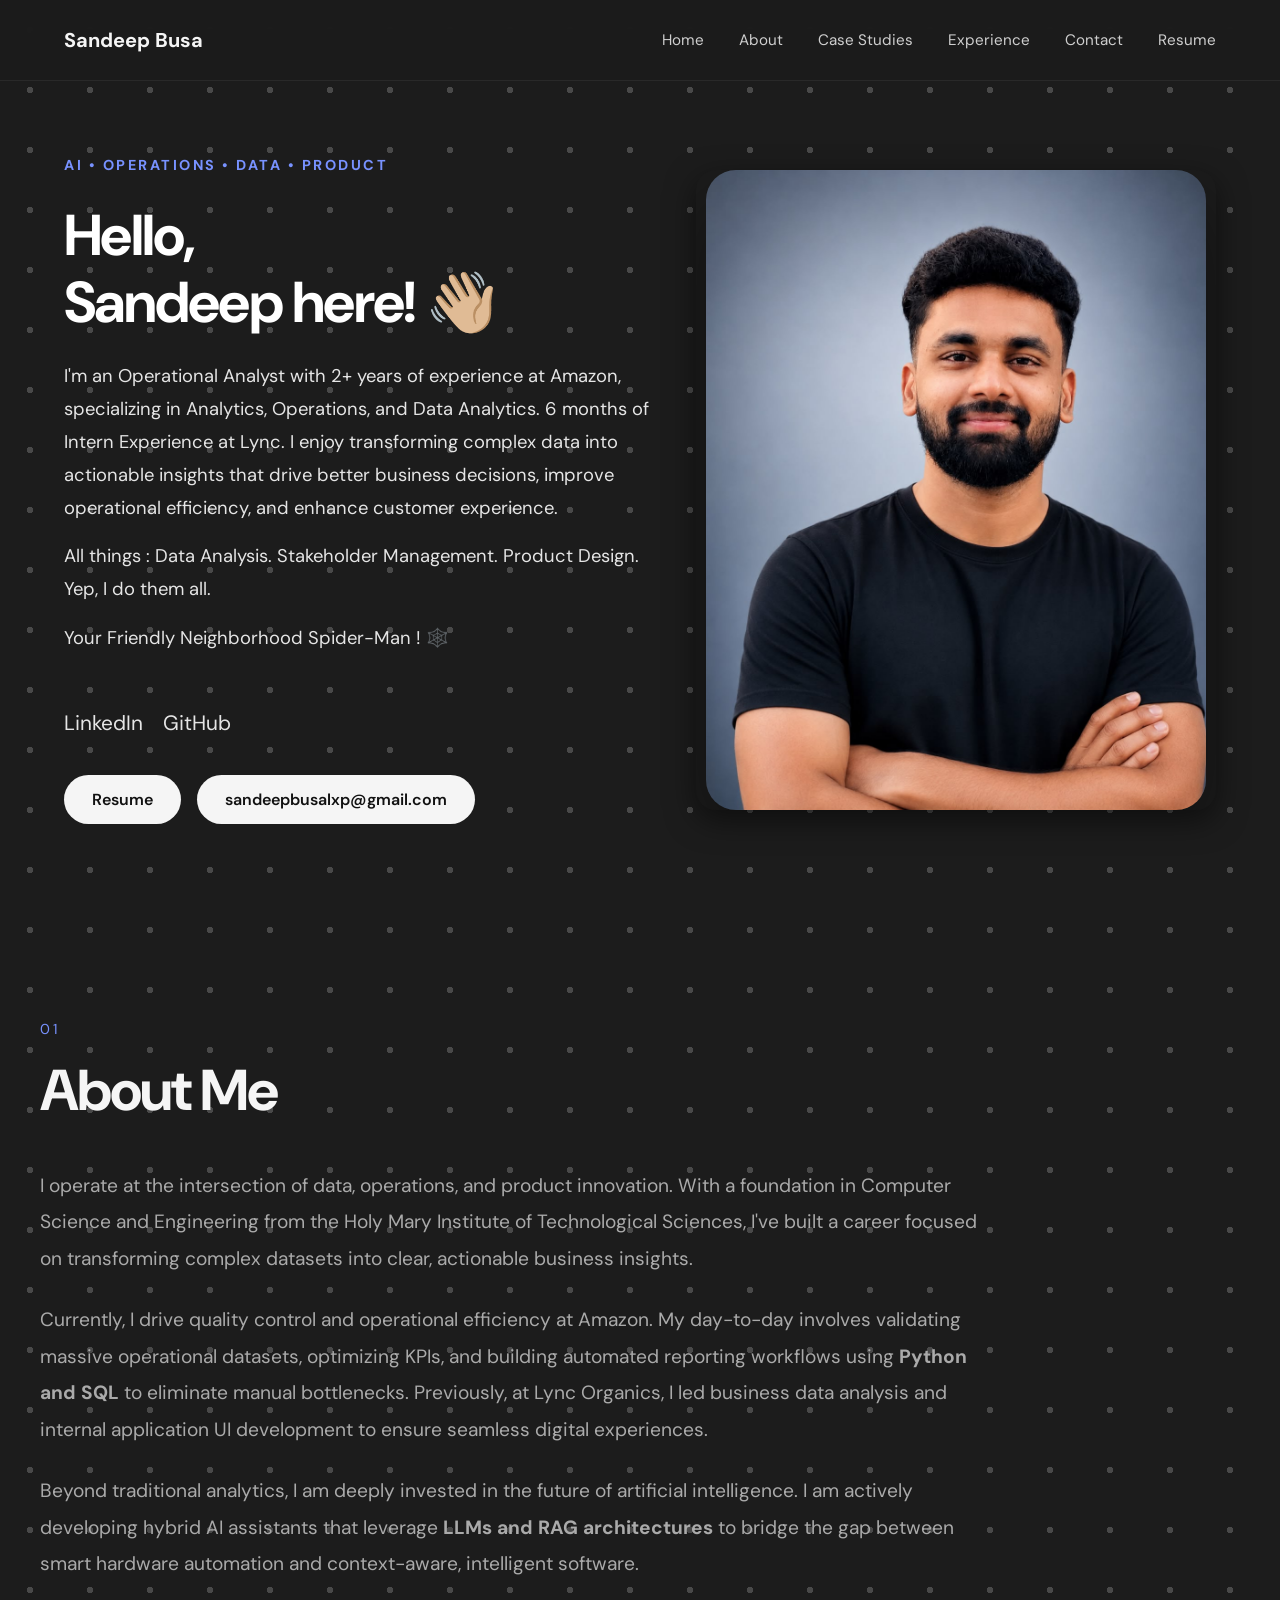
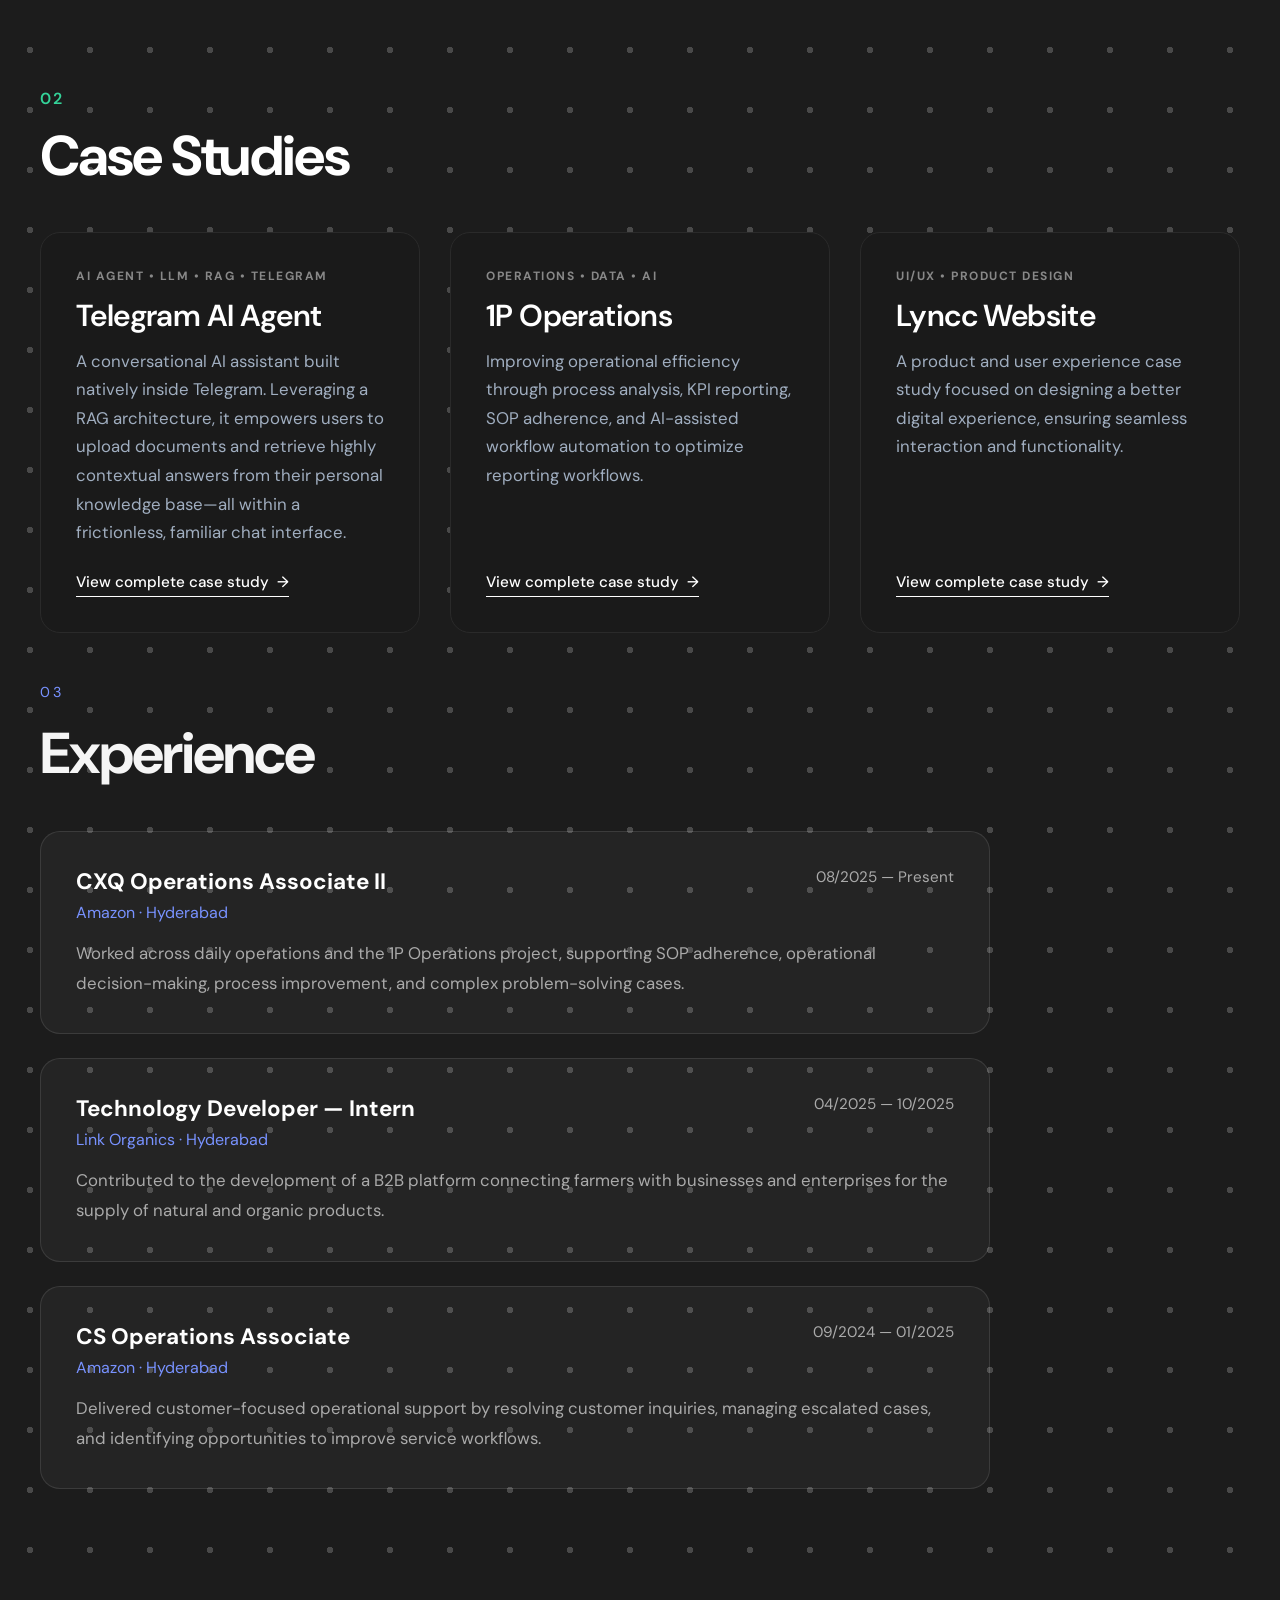
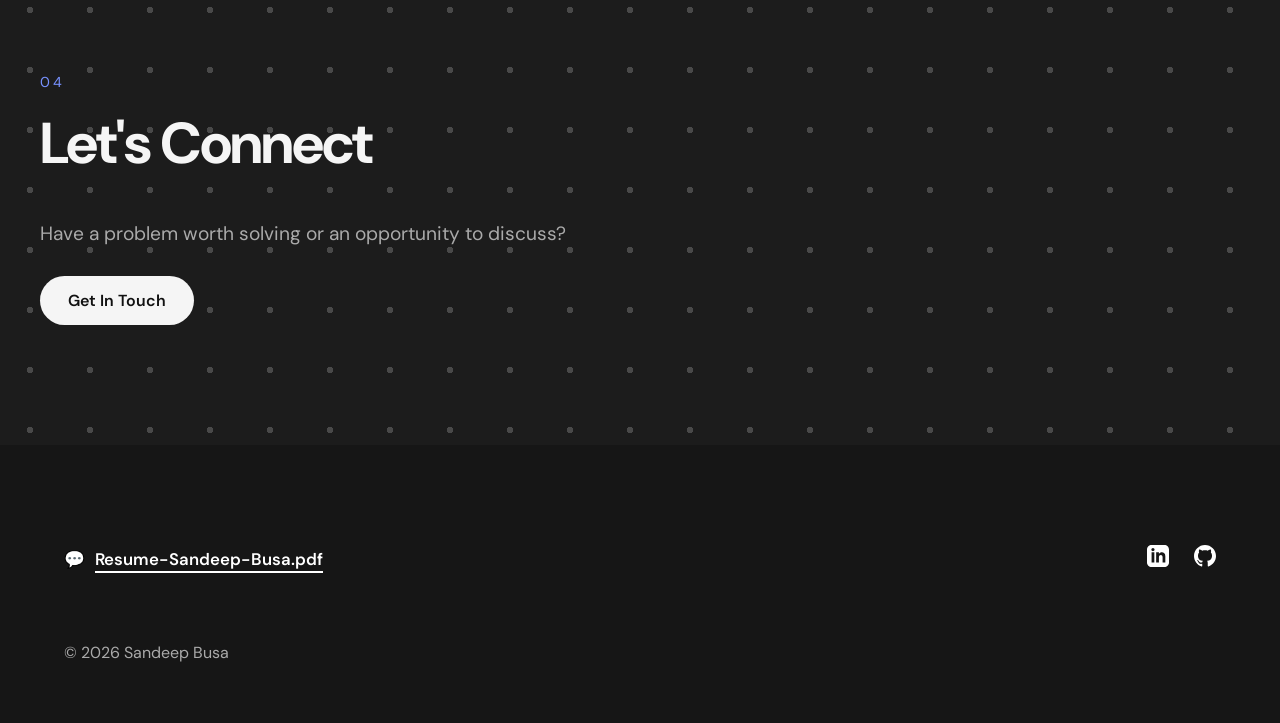
==== index.html @ 5645b572 "Updated portfolio website" ====
<!DOCTYPE html>
<html lang="en">

<head>
    <meta charset="UTF-8">
    <meta name="viewport" content="width=device-width, initial-scale=1.0">
    <title>Sandeep Busa | AI Product Analyst</title>

    <!-- Google Font -->
    <link rel="preconnect" href="https://fonts.googleapis.com">
    <link rel="preconnect" href="https://fonts.gstatic.com" crossorigin>
    <link href="https://fonts.googleapis.com/css2?family=DM+Sans:wght@400;500;600;700&display=swap" rel="stylesheet">

    <!-- Website Favicon -->
    <link rel="icon" type="image/svg+xml"
        href="data:image/svg+xml,%3Csvg xmlns='http://www.w3.org/2000/svg' viewBox='0 0 100 100'%3E%3Cdefs%3E%3ClinearGradient id='g1' x1='0%25' y1='0%25' x2='100%25' y2='100%25'%3E%3Cstop offset='0%25' stop-color='%234285F4'/%3E%3Cstop offset='100%25' stop-color='%2334A853'/%3E%3C/linearGradient%3E%3ClinearGradient id='g2' x1='0%25' y1='0%25' x2='100%25' y2='100%25'%3E%3Cstop offset='0%25' stop-color='%23EA4335'/%3E%3Cstop offset='100%25' stop-color='%23FBBC05'/%3E%3C/linearGradient%3E%3C/defs%3E%3Cpath fill='url(%23g1)' d='M76 22C67 13 54 9 41 12C25 15 14 28 14 44c0 13 7 23 18 29l12-12c-7-3-12-9-12-17 0-10 8-18 18-18 5 0 10 2 14 6z'/%3E%3Cpath fill='url(%23g2)' d='M76 22L63 35c5 4 8 10 8 17 0 10-8 18-18 18-5 0-10-2-14-6L25 77c9 9 22 14 35 11 16-3 27-16 27-32 0-13-7-26-18-34z'/%3E%3Cpath fill='%23FBBC05' d='M42 44h29c0 6-2 11-6 15H42c-8 0-14-3-19-8l12-12c2 3 4 5 7 5z'/%3E%3C/svg%3E" />

    <!-- Icons -->
    <link rel="stylesheet" href="https://cdnjs.cloudflare.com/ajax/libs/font-awesome/6.5.2/css/all.min.css">

    <!-- YOUR CSS FILE -->
    <link rel="stylesheet" href="./style.css">
</head>

<body>

    <!-- ================= HEADER ================= -->
    <header class="header">
        <div class="nav-container">
            <a href="#home" class="logo">Sandeep Busa</a>
            <nav class="nav-menu">
                <a href="#home" class="nav-link">Home</a>
                <a href="#about" class="nav-link">About</a>
                <a href="#case-studies" class="nav-link">Case Studies</a>
                <a href="#experience" class="nav-link">Experience</a>
                <a href="#contact" class="nav-link">Contact</a>
                <a href="./assets/files/Sandeep_Busa_Resume.pdf" class="nav-link">Resume</a>
            </nav>
            <button class="menu-button" aria-label="Toggle navigation menu" aria-expanded="false">

                <i class="fa-solid fa-bars"></i>

            </button>
        </div>
    </header>

    <!-- ================= HERO ================= -->
    <main>
        <section id="home" class="hero">
            <div class="hero-container">
                <!-- Left Side: Text Content -->
                <div class="hero-content">
                    <div class="brand-logo">
                        AI • OPERATIONS • DATA • PRODUCT
                    </div>

                    <h1 class="hero-title">
                        Hello,<br>
                        Sandeep here! 👋🏼
                    </h1>

                    <div class="hero-text">
                        <p>
                            I'm an Operational Analyst with 2+ years of experience at Amazon, specializing in
                            Analytics, Operations, and Data Analytics. 6 months of Intern Experience at Lync. I enjoy
                            transforming complex data into actionable insights that drive better business decisions,
                            improve operational efficiency, and enhance customer experience.
                        </p>
                        <p>All things : Data Analysis. Stakeholder Management. Product Design.
                            Yep, I do them all.</p>
                        <p>
                            Your Friendly Neighborhood Spider-Man ! 🕸️
                        </p>
                    </div>

                    <div class="hero-socials">
                        <div class="social-icons">
                            <a href="https://www.linkedin.com/in/sandeepbusa30/" class="social-link">LinkedIn</a>
                            <a href="https://github.com/Sandeepbusa" class="social-link">GitHub</a>
                        </div>
                    </div>

                    <div class="hero-buttons">
                        <a href="./assets/files/Sandeep_Busa_Resume.pdf" class="btn-primary">Resume</a>
                        <a href="mailto:sandeepbusalxp@gmail.com" class="btn-primary">sandeepbusalxp@gmail.com</a>
                    </div>
                </div>

                <!-- Right Side: Image -->
                <div class="hero-image">
                    <div class="image-box">
                        <img src="./assets/img/prefil.jpeg" alt="Sandeep Busa" class="profile-image">
                    </div>
                </div>
            </div>
        </section>

        <!-- BACKGROUND ANIMATIONS -->
        <!-- Drawing Circles -->
        <svg class="anim-shape broken-circle circle-1" viewBox="0 0 60 60">
            <circle cx="30" cy="30" r="26"></circle>
        </svg>
        <svg class="anim-shape broken-circle circle-2" viewBox="0 0 60 60">
            <circle cx="30" cy="30" r="26"></circle>
        </svg>
        <svg class="anim-shape broken-circle circle-3" viewBox="0 0 60 60">
            <circle cx="30" cy="30" r="26"></circle>
        </svg>

        <!-- SVG Crosses -->
        <svg class="anim-shape cross cross-1" viewBox="0 0 24 24">
            <line x1="2" y1="2" x2="22" y2="22"></line>
            <line x1="22" y1="2" x2="2" y2="22"></line>
        </svg>
        <svg class="anim-shape cross cross-2" viewBox="0 0 24 24">
            <line x1="2" y1="2" x2="22" y2="22"></line>
            <line x1="22" y1="2" x2="2" y2="22"></line>
        </svg>
        <svg class="anim-shape cross cross-3" viewBox="0 0 24 24">
            <line x1="2" y1="2" x2="22" y2="22"></line>
            <line x1="22" y1="2" x2="2" y2="22"></line>
        </svg>
        <svg class="anim-shape cross cross-4" viewBox="0 0 24 24">
            <line x1="2" y1="2" x2="22" y2="22"></line>
            <line x1="22" y1="2" x2="2" y2="22"></line>
        </svg>
        <svg class="anim-shape cross cross-5" viewBox="0 0 24 24">
            <line x1="2" y1="2" x2="22" y2="22"></line>
            <line x1="22" y1="2" x2="2" y2="22"></line>
        </svg>
        <svg class="anim-shape cross cross-6" viewBox="0 0 24 24">
            <line x1="2" y1="2" x2="22" y2="22"></line>
            <line x1="22" y1="2" x2="2" y2="22"></line>
        </svg>
        <svg class="anim-shape cross cross-7" viewBox="0 0 24 24">
            <line x1="2" y1="2" x2="22" y2="22"></line>
            <line x1="22" y1="2" x2="2" y2="22"></line>
        </svg>
        <svg class="anim-shape cross cross-8" viewBox="0 0 24 24">
            <line x1="2" y1="2" x2="22" y2="22"></line>
            <line x1="22" y1="2" x2="2" y2="22"></line>
        </svg>

        <!-- ================= ABOUT ================= -->
        <section id="about" class="section">
            <div class="section-container">
                <div class="section-label">01</div>
                <h2 class="section-title">About Me</h2>
                <div class="about-text">
                    <p>
                        I operate at the intersection of data, operations, and product innovation. With a foundation in
                        Computer Science and Engineering from the Holy Mary Institute of Technological Sciences, I've
                        built a career focused on transforming complex datasets into clear, actionable business
                        insights.
                    </p>
                    <p>
                        Currently, I drive quality control and operational efficiency at Amazon. My day-to-day involves
                        validating massive operational datasets, optimizing KPIs, and building automated reporting
                        workflows using <strong>Python and SQL</strong> to eliminate manual bottlenecks. Previously, at
                        Lync Organics, I led business data analysis and internal application UI development to ensure
                        seamless
                        digital experiences.
                    </p>
                    <p>
                        Beyond traditional analytics, I am deeply invested in the future of artificial intelligence. I
                        am actively developing hybrid AI assistants that leverage <strong>LLMs and RAG
                            architectures</strong> to bridge the gap between smart hardware automation and
                        context-aware, intelligent software.
                    </p>
                </div>
            </div>
        </section>

        <!-- ================= CASE STUDIES ================= -->
        <section id="case-studies" class="portfolio-section">
            <div class="section-container">
                <div class="section-header">
                    <span class="section-number">02</span>
                    <h2 class="section-title">Case Studies</h2>
                </div>

                <div class="case-studies-grid">
                    <!-- Card 1 -->
                    <div class="case-card">
                        <div class="card-content">
                            <span class="card-tags">AI AGENT • LLM • RAG • TELEGRAM</span>
                            <h3 class="card-title">Telegram AI Agent</h3>
                            <p class="card-desc">
                                A conversational AI assistant built natively inside Telegram. Leveraging a RAG
                                architecture, it empowers users to upload documents and retrieve highly contextual
                                answers from their personal knowledge base—all within a frictionless, familiar chat
                                interface.
                            </p>
                        </div>
                        <a href="./assets/case.studies/Ai-Agent/Ai-agent.html" class="card-link">View complete case
                            study <span class="arrow">→</span></a>
                    </div>

                    <!-- Card 2 -->
                    <div class="case-card">
                        <div class="card-content">
                            <span class="card-tags">OPERATIONS • DATA • AI</span>
                            <h3 class="card-title">1P Operations</h3>
                            <p class="card-desc">
                                Improving operational efficiency through process analysis, KPI reporting, SOP adherence,
                                and AI-assisted workflow automation to optimize reporting workflows.
                            </p>
                        </div>
                        <a href="./assets/case.studies/1p-ops/1p-operations.html" class="card-link">View complete case
                            study <span class="arrow">→</span></a>
                    </div>

                    <!-- Card 3 -->
                    <div class="case-card">
                        <div class="card-content">
                            <span class="card-tags">UI/UX • PRODUCT DESIGN</span>
                            <h3 class="card-title">Lyncc Website</h3>
                            <p class="card-desc">
                                A product and user experience case study focused on designing a better digital
                                experience, ensuring seamless interaction and functionality.
                            </p>
                        </div>
                        <a href="./assets/case.studies/Lyncc/Lyncc-web.html" class="card-link">View complete case study
                            <span class="arrow">→</span></a>
                    </div>
                </div>
            </div>
        </section>

        <!-- ================= EXPERIENCE ================= -->
        <section id="experience" class="section">
            <div class="section-container">
                <div class="section-label">03</div>
                <h2 class="section-title">Experience</h2>

                <!-- EXPERIENCE 1 -->
                <div class="experience-card">
                    <div class="experience-top">
                        <div>
                            <h3>CXQ Operations Associate II</h3>
                            <p class="company">Amazon · Hyderabad</p>
                        </div>
                        <span class="date">08/2025 — Present</span>
                    </div>
                    <p class="experience-description">Worked across daily operations and the 1P Operations project,
                        supporting SOP adherence, operational decision-making, process improvement, and complex
                        problem-solving cases.</p>
                </div>

                <!-- EXPERIENCE 2 -->
                <div class="experience-card">
                    <div class="experience-top">
                        <div>
                            <h3>Technology Developer — Intern</h3>
                            <p class="company">Link Organics · Hyderabad</p>
                        </div>
                        <span class="date">04/2025 — 10/2025</span>
                    </div>
                    <p class="experience-description">Contributed to the development of a B2B platform connecting
                        farmers with businesses and enterprises for the supply of natural and organic products.</p>
                </div>

                <!-- EXPERIENCE 3 -->
                <div class="experience-card">
                    <div class="experience-top">
                        <div>
                            <h3>CS Operations Associate</h3>
                            <p class="company">Amazon · Hyderabad</p>
                        </div>
                        <span class="date">09/2024 — 01/2025</span>
                    </div>
                    <p class="experience-description">Delivered customer-focused operational support by resolving
                        customer inquiries, managing escalated cases, and identifying opportunities to improve service
                        workflows.</p>
                </div>
            </div>
        </section>

        <!-- ================= CONTACT ================= -->
        <section id="contact" class="section contact-section">
            <div class="section-container">
                <div class="section-label">04</div>
                <h2 class="section-title">Let's Connect</h2>
                <p>Have a problem worth solving or an opportunity to discuss?</p>
                <a href="mailto:sandeepbusalxp@gmail.com" class="btn-primary">Get In Touch</a>
            </div>
        </section>
    </main>

    <!-- ================= FOOTER ================= -->
    <footer class="site-footer">
        <div class="footer-container">
            <!-- Left Side -->
            <div class="footer-left">
                <div class="footer-actions">
                    <a href="./assets/files/Sandeep_Busa_Resume.pdf" class="footer-resume-link">
                        <span>💬</span> <u>Resume-Sandeep-Busa.pdf</u>
                    </a>
                </div>
            </div>

            <!-- Right Side: Social Icons -->
            <div class="footer-right">
                <div class="footer-socials">
                    <a href="https://www.linkedin.com/in/sandeepbusa30/" class="social-icon" aria-label="LinkedIn">
                        <svg viewBox="0 0 24 24">
                            <path
                                d="M19 0h-14c-2.761 0-5 2.239-5 5v14c0 2.761 2.239 5 5 5h14c2.762 0 5-2.239 5-5v-14c0-2.761-2.238-5-5-5zm-11 19h-3v-11h3v11zm-1.5-12.268c-.966 0-1.75-.79-1.75-1.764s.784-1.764 1.75-1.764 1.75.79 1.75 1.764-.783 1.764-1.75 1.764zm13.5 12.268h-3v-5.604c0-3.368-4-3.113-4 0v5.604h-3v-11h3v1.765c1.396-2.586 7-2.777 7 2.476v6.759z" />
                        </svg>
                    </a>
                    <a href="https://github.com/Sandeepbusa" class="social-icon" aria-label="GitHub">
                        <svg viewBox="0 0 24 24">
                            <path
                                d="M12 0c-6.626 0-12 5.373-12 12 0 5.302 3.438 9.8 8.207 11.387.599.111.793-.261.793-.577v-2.234c-3.338.726-4.033-1.416-4.033-1.416-.546-1.387-1.333-1.756-1.333-1.756-1.089-.745.083-.729.083-.729 1.205.084 1.839 1.237 1.839 1.237 1.07 1.834 2.807 1.304 3.492.997.107-.775.418-1.305.762-1.604-2.665-.305-5.467-1.334-5.467-5.931 0-1.311.469-2.381 1.236-3.221-.124-.303-.535-1.524.117-3.176 0 0 1.008-.322 3.301 1.23.957-.266 1.983-.399 3.003-.404 1.02.005 2.047.138 3.006.404 2.291-1.552 3.297-1.23 3.297-1.23.653 1.653.242 2.874.118 3.176.77.84 1.235 1.911 1.235 3.221 0 4.609-2.807 5.624-5.479 5.921.43.372.823 1.102.823 2.222v3.293c0 .319.192.694.801.576 4.765-1.589 8.199-6.086 8.199-11.386 0-6.627-5.373-12-12-12z" />
                        </svg>
                    </a>
                </div>
            </div>
            <p style="margin-top: 30px; color: #aaaaaa; width: 100%; text-align: left;">© 2026 Sandeep Busa</p>
        </div>
    </footer>
    <!-- YOUR JAVASCRIPT FILE -->
    <!-- (Removed script.js link to prevent conflict) -->
    <script>
        document.addEventListener('DOMContentLoaded', () => {
            const menuBtn = document.querySelector('.menu-button');
            const navMenu = document.querySelector('.nav-menu, .case-menu');
            const navLinks = document.querySelectorAll('.nav-link');

            if (!menuBtn || !navMenu) return;

            function closeMenu() {
                navMenu.classList.remove('active');
                menuBtn.setAttribute('aria-expanded', 'false');
                const icon = menuBtn.querySelector('i');
                if (icon) {
                    icon.classList.remove('fa-xmark');
                    icon.classList.add('fa-bars');
                }
            }

            // Toggle menu and icon
            menuBtn.addEventListener('click', (event) => {
                event.stopPropagation();
                const isOpen = navMenu.classList.toggle('active');
                menuBtn.setAttribute('aria-expanded', isOpen);

                const icon = menuBtn.querySelector('i');
                if (icon) {
                    if (isOpen) {
                        icon.classList.remove('fa-bars');
                        icon.classList.add('fa-xmark');
                    } else {
                        icon.classList.remove('fa-xmark');
                        icon.classList.add('fa-bars');
                    }
                }
            });

            // Close when clicking a link
            navLinks.forEach(link => {
                link.addEventListener('click', closeMenu);
            });

            // Close when clicking anywhere outside
            document.addEventListener('click', (event) => {
                if (!navMenu.contains(event.target) && !menuBtn.contains(event.target)) {
                    closeMenu();
                }
            });
        });
    </script>
</body>

</html>
---- style.css ----
/* =========================================
   RESET & VARIABLES
========================================= */

* {
    margin: 0;
    padding: 0;
    box-sizing: border-box;
}

html {
    scroll-behavior: smooth;
}

:root {
    --blue: #5575f5;
    --blue-light: #7892ff;
    --accent-green: #34d399;
    --white: #f5f5f5;
    --gray: #aaaaaa;
    --dark: #1c1c1c;
    --border: rgba(255, 255, 255, 0.10);
}

body {
    font-family: "DM Sans", sans-serif;
    background-color: #1c1c1c;
    color: #f5f5f5;
    overflow-x: hidden;
    background-image: radial-gradient(rgba(255, 255, 255, 0.2) 3.5px, transparent 3.5px);
    background-size: 60px 60px;
    background-position: 0 0;
    animation: background-fall 4s linear infinite;
}

@keyframes background-fall {
    0% {
        background-position: 0 0;
    }

    100% {
        background-position: 0 60px;
    }
}


/* =========================================
   GLOBAL
========================================= */

a {
    text-decoration: none;
    color: inherit;
}

button {
    font-family: inherit;
}

.section {
    padding: 120px 0;
}

.section-container {
    width: min(1200px, calc(100% - 60px));
    margin: auto;
}

/* =========================================
   HEADER
========================================= */

.header {
    position: fixed;
    top: 0;
    left: 0;
    width: 100%;
    z-index: 1000;
    background: rgba(28, 28, 28, 0.90);
    backdrop-filter: blur(14px);
    border-bottom: 1px solid rgba(255, 255, 255, 0.06);
}

.nav-container {
    width: 100%;
    max-width: 100%;
    /* Expands to full screen width */
    padding: 0 5vw;
    /* Sets edge padding so it doesn't stick completely to the screen corners */
    height: 80px;
    margin: auto;
    display: flex;
    align-items: center;
    justify-content: space-between;
}

.logo {
    font-size: 1.25rem;
    font-weight: 700;
}

.nav-menu {
    display: flex;
    gap: 35px;
}

.nav-link {
    color: #cfcfcf;
    font-size: 0.95rem;
    transition: 0.3s;
}

.nav-link:hover {
    color: var(--blue-light);
}

.menu-button {
    display: none;
}

/* =========================================
   HERO & BACKGROUND ANIMATIONS
========================================= */

.hero {
    min-height: 100vh;
    padding-top: 80px;
    display: flex;
    align-items: center;
    position: relative;
    overflow: hidden;
}

.hero-container {
    width: 100%;
    max-width: 1400px;
    margin: 0 auto;
    padding: 0 5%;
    display: flex;
    justify-content: space-between;
    align-items: center;
    position: relative;
    z-index: 10;
    gap: 40px;
}

.hero-content {
    max-width: 600px;
    display: flex;
    flex-direction: column;
    gap: 24px;
}

.brand-logo {
    color: var(--blue-light, #a0aec0);
    font-size: 0.9rem;
    font-weight: 700;
    letter-spacing: 2.5px;
    text-transform: uppercase;
    margin-bottom: 5px;
}

.hero-title {
    font-size: clamp(3rem, 4.5vw, 4.2rem);
    font-weight: 700;
    color: #ffffff;
    line-height: 1.15;
    margin: 0;
    letter-spacing: -0.03em;
}

.hero-text p {
    font-size: 1.15rem;
    line-height: 1.8;
    color: #e5e5e5;
    margin: 0 0 15px 0;
    font-weight: 400;
}

.hero-buttons {
    display: flex;
    gap: 16px;
    margin-top: 15px;
}

.btn-primary {
    background-color: #f5f5f5;
    color: #111111;
    font-size: 1rem;
    font-weight: 600;
    text-decoration: none;
    padding: 14px 28px;
    border-radius: 50px;
    transition: background-color 0.2s ease, transform 0.2s ease;
    display: inline-block;
    border: none;
    cursor: pointer;
}

.btn-primary:hover {
    background-color: #ffffff;
    transform: translateY(-3px);
}

.hero-socials {
    display: flex;
    gap: 22px;
    margin-top: 15px;
}

.social-link {
    color: #e5e5e5;
    font-size: 1.3rem;
    text-decoration: none;
    transition: color 0.3s ease;
    display: flex;
    align-items: center;
}

.social-link:hover {
    color: var(--accent-green, #2ecc71);
}

.social-icons {
    display: flex;
    align-items: center;
    gap: 20px;
}

.hero-image {
    flex-shrink: 0;
    width: 520px;
    border-radius: 20px;
    overflow: hidden;
    box-shadow: 0 10px 30px rgba(0, 0, 0, 0.5);
    display: flex;
    background-color: transparent;
    justify-content: center;
}

.image-box {
    width: 500px;
    height: 640px;
    border-radius: 30px;
    overflow: hidden;
    background: transparent;
    box-shadow: 0 30px 80px rgba(0, 0, 0, 0.45);
    display: flex;
}

.profile-image {
    width: 100%;
    height: 100%;
    object-fit: cover;
    object-position: center;
    display: block;
}

/* Animations Elements */
.anim-shape {
    position: absolute;
    z-index: 0;
}

.broken-circle {
    width: 60px;
    height: 60px;
    fill: none;
    stroke: var(--accent-green, #2ecc71);
    stroke-width: 8;
    stroke-linecap: round;
    stroke-dasharray: 164;
    stroke-dashoffset: 164;
    opacity: 0;
    animation: draw-circle-loop 4s ease-in-out infinite;
}

.circle-1 {
    top: 15%;
    left: 20%;
    animation-delay: 0s;
}

.circle-2 {
    bottom: 15%;
    right: 15%;
    width: 45px;
    height: 45px;
    animation-delay: 1.2s;
}

.circle-3 {
    top: 55%;
    left: 8%;
    width: 35px;
    height: 35px;
    animation-delay: 2.5s;
}

.cross {
    width: 24px;
    height: 24px;
    fill: none;
    stroke: var(--accent-green, #2ecc71);
    stroke-width: 4;
    stroke-linecap: round;
    opacity: 0;
    animation: smooth-pop-hide-reverse 4s ease-in-out infinite;
}

.cross-1 {
    top: 25%;
    right: 35%;
    animation-delay: 0.5s;
}

.cross-2 {
    bottom: 20%;
    left: 25%;
    animation-delay: 1.8s;
}

.cross-3 {
    top: 10%;
    right: 10%;
    animation-delay: 2.2s;
}

.cross-4 {
    bottom: 35%;
    right: 40%;
    animation-delay: 3.1s;
}

.cross-5 {
    top: 45%;
    left: 5%;
    animation-delay: 0.8s;
}

.cross-6 {
    bottom: 10%;
    right: 5%;
    animation-delay: 1.5s;
}

.cross-7 {
    top: 75%;
    left: 15%;
    animation-delay: 2.7s;
}

.cross-8 {
    top: 15%;
    right: 20%;
    animation-delay: 3.8s;
}

@keyframes draw-circle-loop {
    0% {
        stroke-dashoffset: 164;
        transform: rotate(0deg) scale(0.5);
        opacity: 0;
    }

    10% {
        opacity: 1;
    }

    25% {
        stroke-dashoffset: 0;
        transform: rotate(180deg) scale(1);
        opacity: 1;
    }

    40% {
        opacity: 1;
    }

    50% {
        stroke-dashoffset: -164;
        transform: rotate(360deg) scale(0.5);
        opacity: 0;
    }

    100% {
        stroke-dashoffset: -164;
        transform: rotate(360deg) scale(0.5);
        opacity: 0;
    }
}

@keyframes smooth-pop-hide-reverse {
    0% {
        transform: scale(0.5) rotate(0deg);
        opacity: 0;
    }

    15% {
        transform: scale(1) rotate(-60deg);
        opacity: 0.8;
    }

    35% {
        transform: scale(1) rotate(-120deg);
        opacity: 0.8;
    }

    50% {
        transform: scale(0.5) rotate(-180deg);
        opacity: 0;
    }

    100% {
        transform: scale(0.5) rotate(-180deg);
        opacity: 0;
    }
}

/* =========================================
   SECTION TITLES
========================================= */

.section-label {
    color: var(--blue-light);
    font-size: 0.9rem;
    letter-spacing: 2.5px;
    text-transform: uppercase;
    margin-bottom: 15px;
}

.section-title {
    font-size: clamp(2.5rem, 4.5vw, 3.8rem);
    letter-spacing: -2px;
    margin-bottom: 40px;
}

#about {
    padding-bottom: 40px;
}

#experience {
    padding-top: 30px;
    padding-bottom: 40px;
}

#case-studies {
    padding-top: 40px;
    padding-bottom: 20px;
}

/* =========================================
   ABOUT
========================================= */

.about-text {
    max-width: 950px;
}

.about-text p {
    color: var(--gray);
    font-size: 1.2rem;
    line-height: 1.9;
    margin-bottom: 25px;
}

/* =========================================
   CASE STUDIES SECTION
========================================= */

.portfolio-section {
    padding: 120px 0;
    width: 100%;
    position: relative;
    z-index: 10;
}

.portfolio-section .section-container {
    max-width: 1300px;
    margin: 0 auto;
}

.section-header {
    margin-bottom: 40px;
}

.section-number {
    color: var(--accent-green, #2ecc71);
    font-size: 1rem;
    font-weight: 600;
    letter-spacing: 2px;
    display: block;
    margin-bottom: 10px;
}

.portfolio-section .section-title {
    font-size: 3.5rem;
    font-weight: 700;
    color: #ffffff;
    margin: 0;
    letter-spacing: -0.03em;
}

.case-studies-grid {
    display: grid;
    grid-template-columns: repeat(auto-fit, minmax(360px, 1fr));
    gap: 30px;
}

.case-card {
    background-color: #1a1a1a;
    border: 1px solid #2a2a2a;
    border-radius: 20px;
    padding: 35px;
    display: flex;
    flex-direction: column;
    justify-content: space-between;
    transition: transform 0.3s ease, border-color 0.3s ease, box-shadow 0.3s ease;
    min-height: 320px;
}

.case-card:hover {
    transform: translateY(-6px);
    border-color: var(--accent-green, #2ecc71);
    box-shadow: 0 12px 24px rgba(0, 0, 0, 0.4);
}

.card-content {
    margin-bottom: 25px;
}

.card-tags {
    color: #888888;
    font-size: 0.75rem;
    font-weight: 700;
    letter-spacing: 1.5px;
    text-transform: uppercase;
    display: block;
    margin-bottom: 12px;
}

.card-title {
    font-size: 1.9rem;
    font-weight: 600;
    color: #ffffff;
    margin: 0 0 12px 0;
    letter-spacing: -0.02em;
}

.card-desc {
    font-size: 1.05rem;
    line-height: 1.7;
    color: #a0aec0;
    margin: 0;
}

.card-link {
    color: #ffffff;
    text-decoration: none;
    font-size: 0.95rem;
    font-weight: 500;
    display: inline-flex;
    align-items: center;
    gap: 8px;
    padding-bottom: 4px;
    border-bottom: 1px solid #ffffff;
    align-self: flex-start;
    transition: color 0.2s ease, border-color 0.2s ease;
}

.card-link .arrow {
    transition: transform 0.2s ease;
}

.card-link:hover {
    color: var(--accent-green, #2ecc71);
    border-bottom-color: var(--accent-green, #2ecc71);
}

.card-link:hover .arrow {
    transform: translateX(4px);
}

/* =========================================
   EXPERIENCE SECTION
========================================= */

.experience-card {
    max-width: 950px;
    padding: 35px;
    background: rgba(255, 255, 255, 0.04);
    border: 1px solid var(--border);
    border-radius: 20px;
    margin-bottom: 24px;
}

.experience-top {
    display: flex;
    justify-content: space-between;
    align-items: flex-start;
    gap: 20px;
}

.experience-top h3 {
    font-size: 1.4rem;
    color: #ffffff;
}

.company {
    color: var(--blue-light);
    margin-top: 6px;
    font-size: 1rem;
}

.date {
    color: var(--gray);
    font-size: 0.95rem;
    white-space: nowrap;
}

.experience-description {
    color: var(--gray);
    line-height: 1.8;
    margin-top: 15px;
    font-size: 1.05rem;
}

/* =========================================
   CONTACT
========================================= */

.contact-section p {
    color: var(--gray);
    font-size: 1.2rem;
    margin-bottom: 30px;
}

/* =========================================
   FOOTER SECTION
========================================= */

.site-footer {
    background-color: #161616;
    padding: 100px 5% 60px 5%;
    width: 100%;
}

.footer-container {
    max-width: 1400px;
    margin: 0 auto;
    display: flex;
    justify-content: space-between;
    align-items: center;
    flex-wrap: wrap;
    gap: 40px;
}

.footer-left {
    display: flex;
    flex-direction: column;
    gap: 25px;
    align-items: flex-start;
}

.footer-resume-link {
    color: #ffffff;
    text-decoration: none;
    font-size: 1.05rem;
    font-weight: 600;
    display: flex;
    align-items: center;
    gap: 10px;
    transition: color 0.2s ease;
}

.footer-resume-link u {
    text-underline-offset: 6px;
    text-decoration-thickness: 1.5px;
}

.footer-resume-link:hover {
    color: var(--accent-green, #2ecc71);
}

.footer-socials {
    display: flex;
    gap: 25px;
    align-items: center;
}

.social-icon svg {
    width: 22px;
    height: 22px;
    fill: #ffffff;
    transition: fill 0.3s ease, transform 0.2s ease;
}

.social-icon:hover svg {
    fill: var(--accent-green, #2ecc71);
    transform: translateY(-3px);
}

/* =========================================
   RESPONSIVE DESIGN
========================================= */

@media screen and (max-width: 968px) {
    .logo {
        white-space: nowrap;
    }

    .nav-container {
        padding: 0 1.5rem;
    }

    /* =========================================
   MOBILE NAVIGATION
========================================= */

    /* =========================================
       MOBILE NAVIGATION
    ========================================= */
    .nav-menu {
        position: absolute;
        top: 80px;
        left: 50%;
        width: min(440px, calc(100% - 32px));
        display: flex;
        flex-direction: column;
        /* Forces the vertical stack */
        align-items: center;
        padding: 24px 0;
        background: rgba(30, 30, 30, 0.98);
        backdrop-filter: blur(20px);
        -webkit-backdrop-filter: blur(20px);
        border: 1px solid rgba(255, 255, 255, 0.08);
        border-radius: 0 0 18px 18px;
        box-shadow: 0 20px 50px rgba(0, 0, 0, 0.5);
        gap: 8px;

        /* Hidden initially */
        opacity: 0;
        visibility: hidden;
        pointer-events: none;
        transform: translateX(-50%) translateY(-15px);
        transition: opacity 0.25s ease, transform 0.25s ease, visibility 0.25s ease;
        z-index: 9999;
    }

    .nav-menu.active {
        opacity: 1;
        visibility: visible;
        pointer-events: auto;
        transform: translateX(-50%) translateY(0);
    }

    .nav-menu .nav-link {
        display: block;
        width: 100%;
        padding: 12px 24px;
        text-align: center;
        color: rgba(255, 255, 255, 0.7);
        font-size: 1.05rem;
        font-weight: 500;
        transition: color 0.2s ease;
    }

    .nav-menu .nav-link:hover {
        color: #ffffff;
        background: transparent;
    }

    /* Style specifically for the Resume Button on mobile */
    .nav-menu .nav-link:last-child {
        background-color: #ffffff;
        color: #111111;
        border-radius: 50px;
        padding: 12px 32px;
        margin-top: 12px;
        width: auto;
        display: inline-block;
        font-weight: 600;
    }

    .menu-button {
        display: flex;
        align-items: center;
        justify-content: center;
        width: 44px;
        height: 44px;
        border: none;
        border-radius: 12px;
        background: rgba(255, 255, 255, 0.06);
        color: #ffffff;
        font-size: 1.5rem;
        cursor: pointer;
        transition: background 0.2s ease, transform 0.2s ease;
    }

    .menu-button:hover {
        background: rgba(255, 255, 255, 0.12);
    }

    .menu-button:active {
        transform: scale(0.94);
    }

    .hero-container {
        flex-direction: column;
        gap: 30px;
        padding-top: 40px;
        text-align: center;
    }

    .hero-content {
        order: 1;
        width: 100%;
        align-items: center;
    }

    .hero-buttons {
        flex-direction: column;
        width: 100%;
        gap: 12px;
    }

    .btn-primary {
        width: 100%;
        text-align: center;
    }

    .hero-socials {
        justify-content: center;
    }

    .hero-image {
        order: 2;
        width: 100%;
        margin: 20px 0 0 0;
        display: flex;
        justify-content: center;
    }

    .image-box {
        width: 100%;
        max-width: 320px;
        height: 420px;
        margin: 0 auto;
    }

    .hero-title,
    .portfolio-section .section-title,
    .section-title {
        font-size: 2.3rem;
        letter-spacing: -1px;
    }

    .case-studies-grid {
        grid-template-columns: 1fr;
    }

    .case-card {
        padding: 25px;
        min-height: auto;
    }

    .card-title {
        font-size: 1.5rem;
    }

    .experience-card {
        padding: 20px;
    }

    .experience-top {
        flex-direction: column;
        gap: 8px;
    }

    .date {
        font-size: 0.85rem;
        opacity: 0.8;
    }

    .footer-container {
        flex-direction: column;
        align-items: center;
        text-align: center;
        gap: 30px;
    }

    .footer-left {
        align-items: center;
        width: 100%;
    }

    .footer-resume-link {
        justify-content: center;
    }

    .footer-socials {
        justify-content: center;
        width: 100%;
    }
}
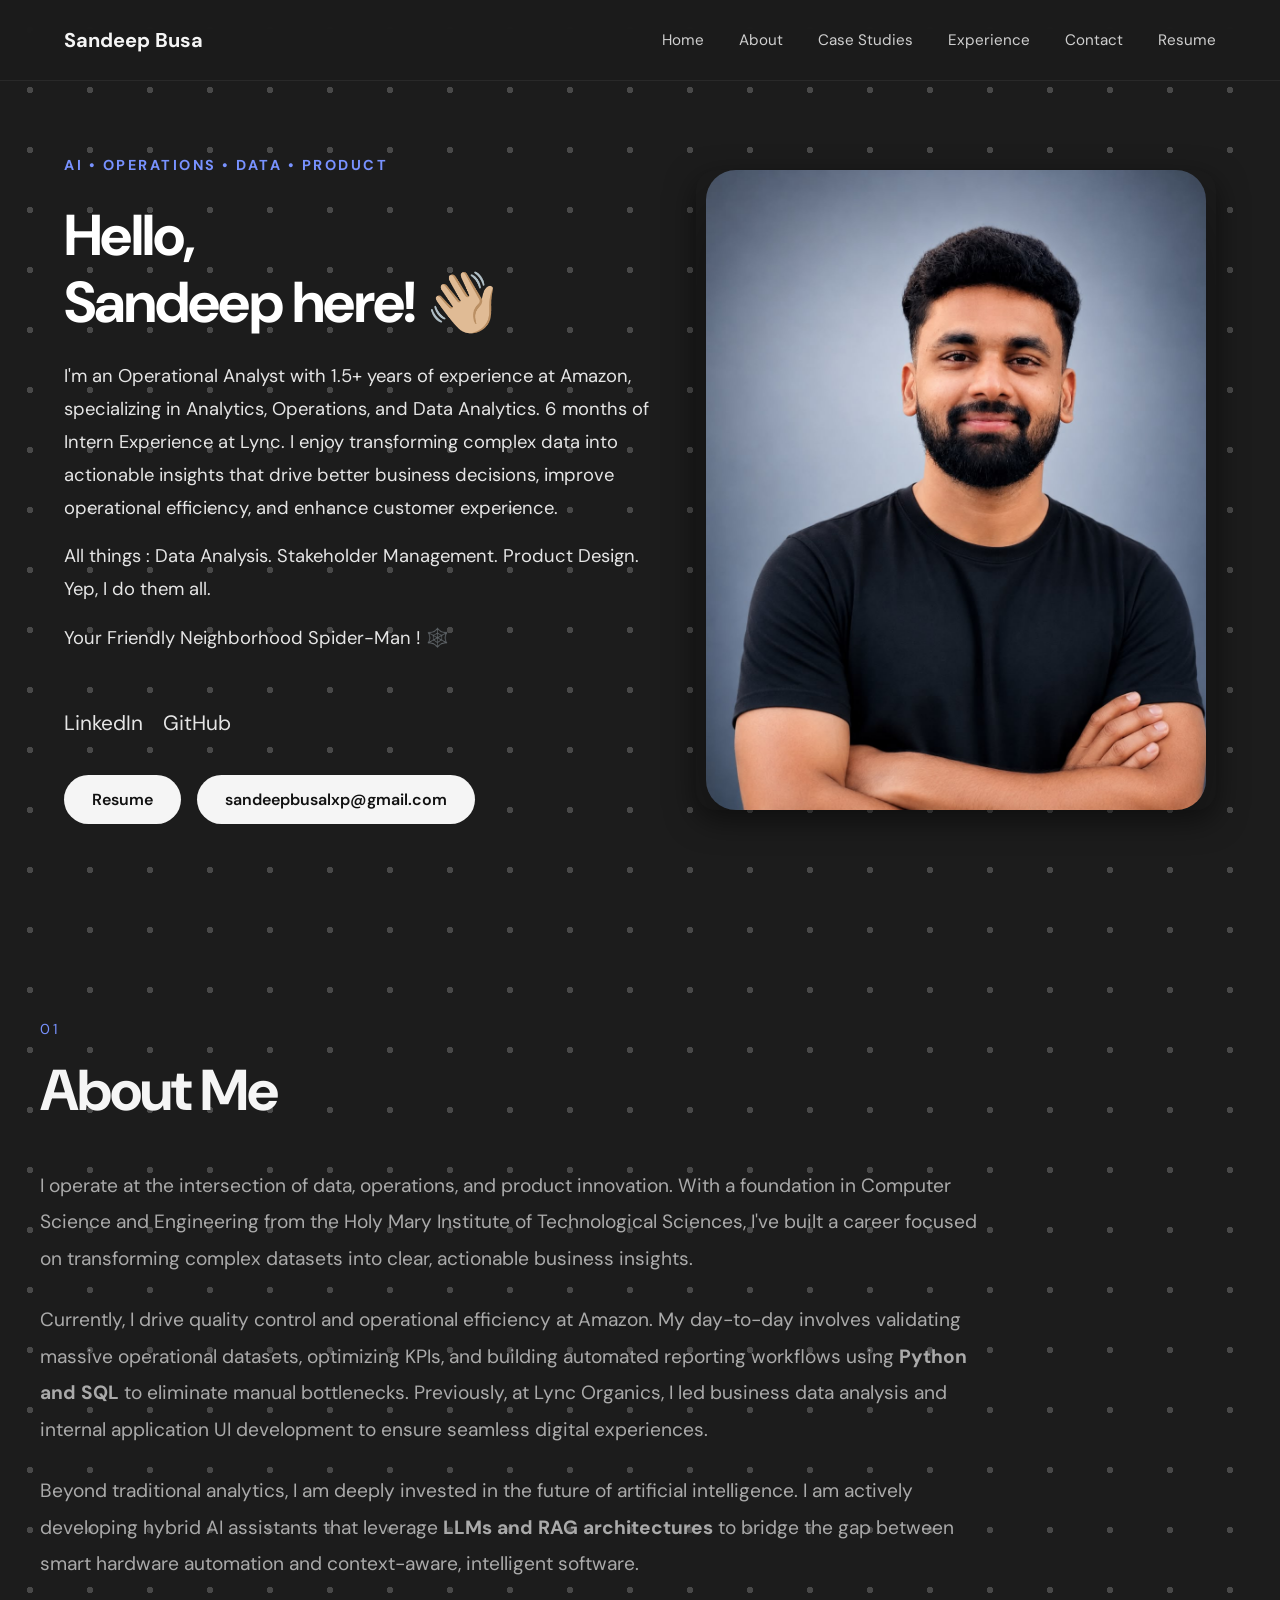
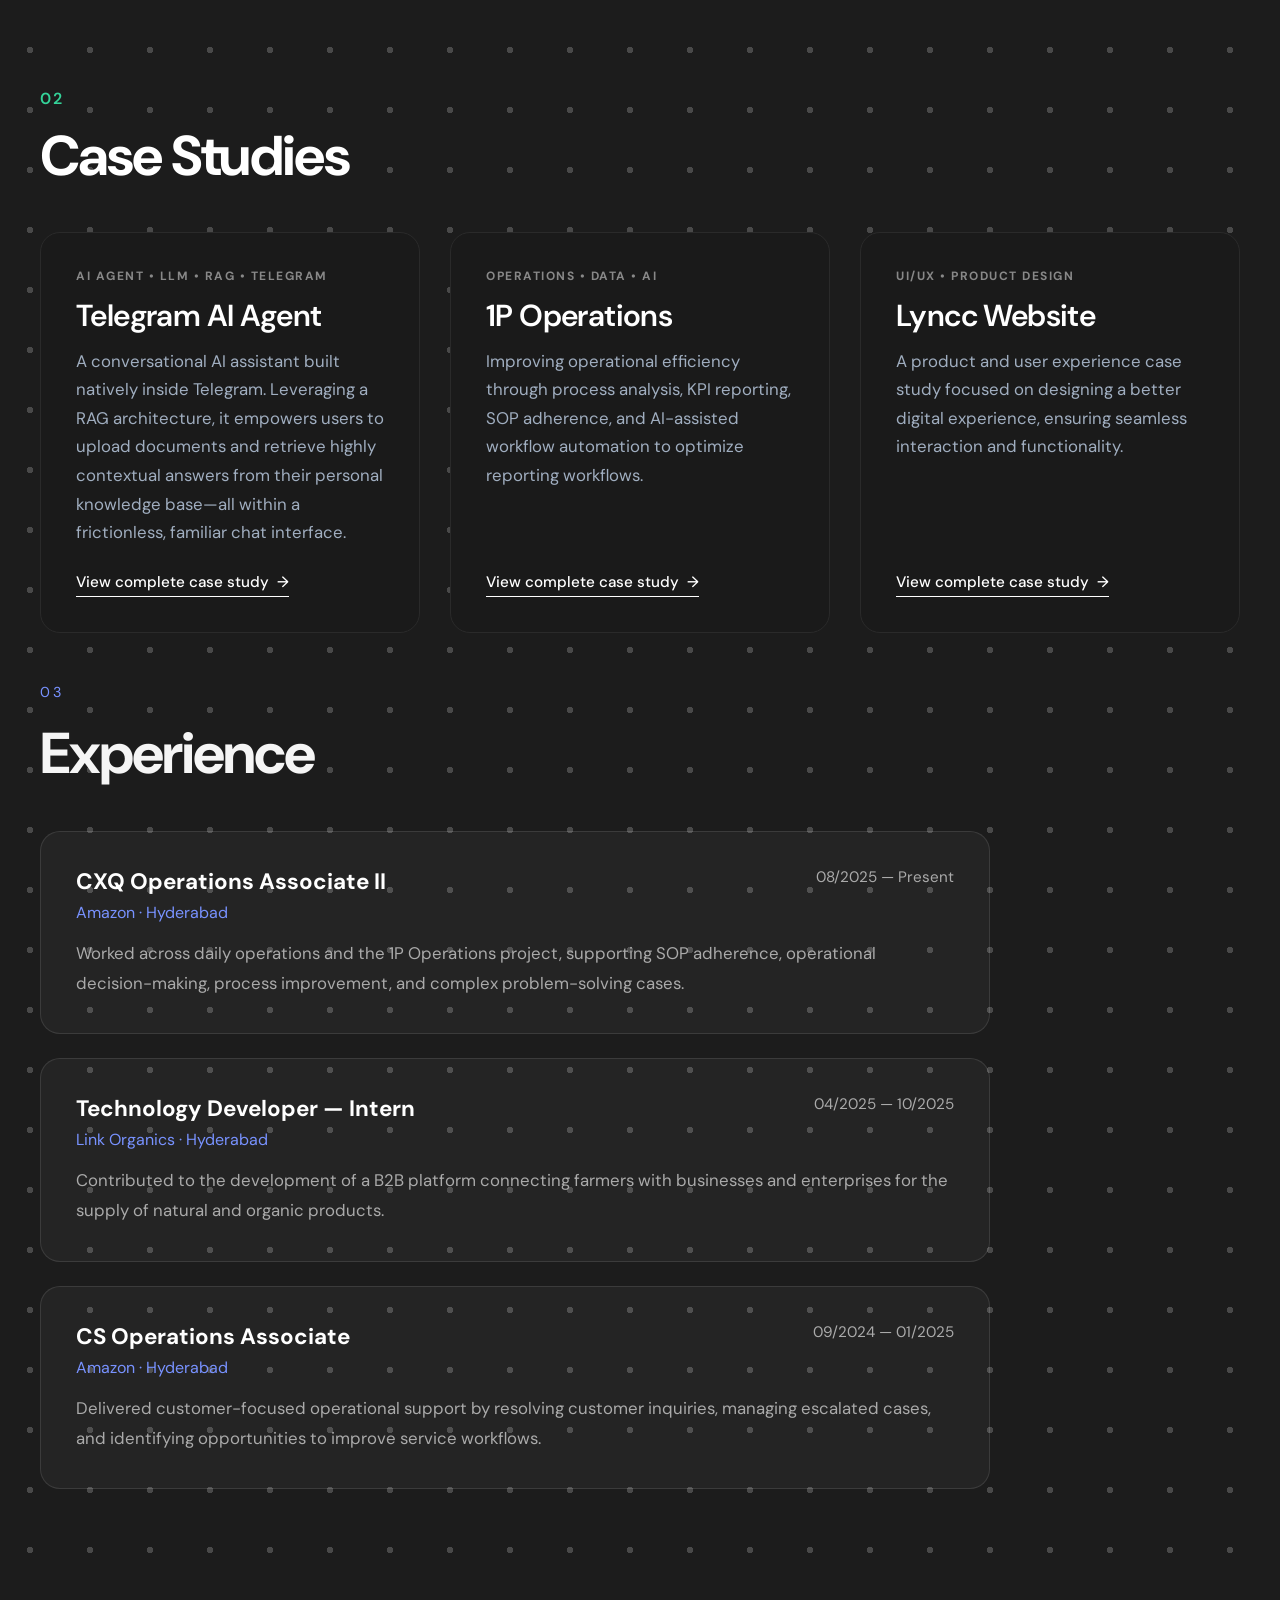
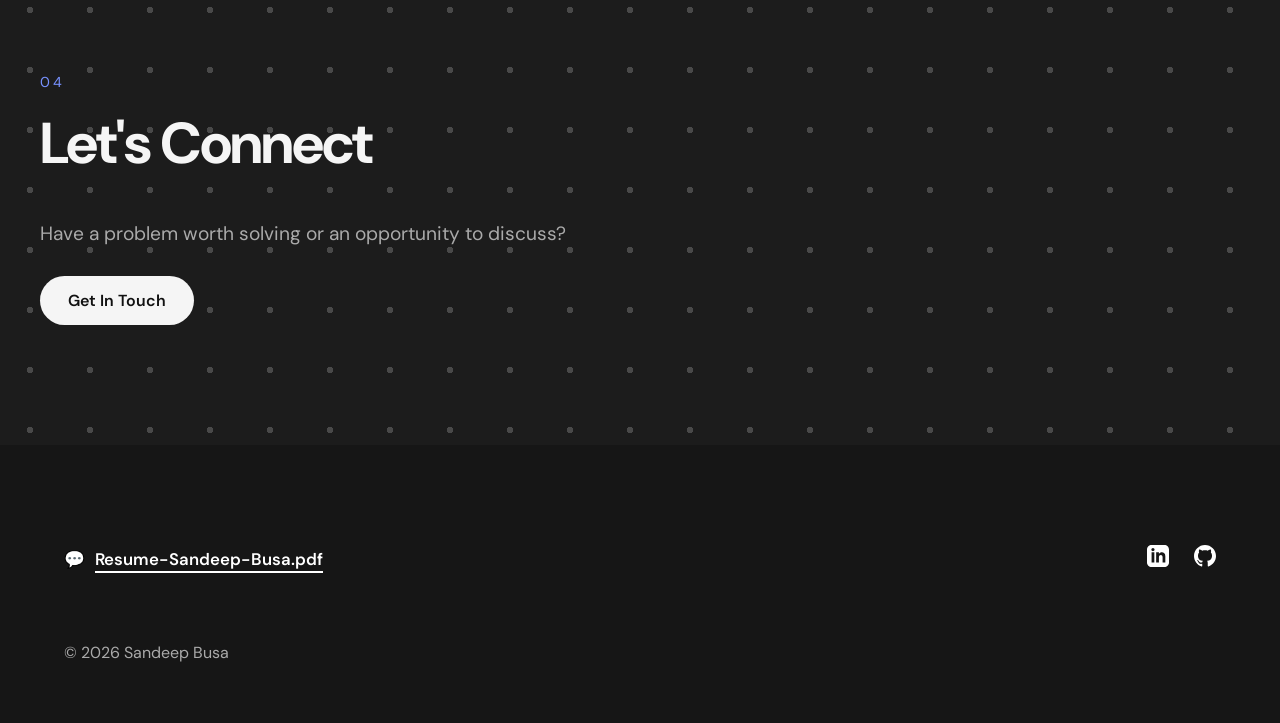
==== commit 61566099: "Updated website design" ====
--- a/index.html
+++ b/index.html
@@ -61,7 +61,7 @@
 
                     <div class="hero-text">
                         <p>
-                            I'm an Operational Analyst with 2+ years of experience at Amazon, specializing in
+                            I'm an Operational Analyst with 1.5+ years of experience at Amazon, specializing in
                             Analytics, Operations, and Data Analytics. 6 months of Intern Experience at Lync. I enjoy
                             transforming complex data into actionable insights that drive better business decisions,
                             improve operational efficiency, and enhance customer experience.
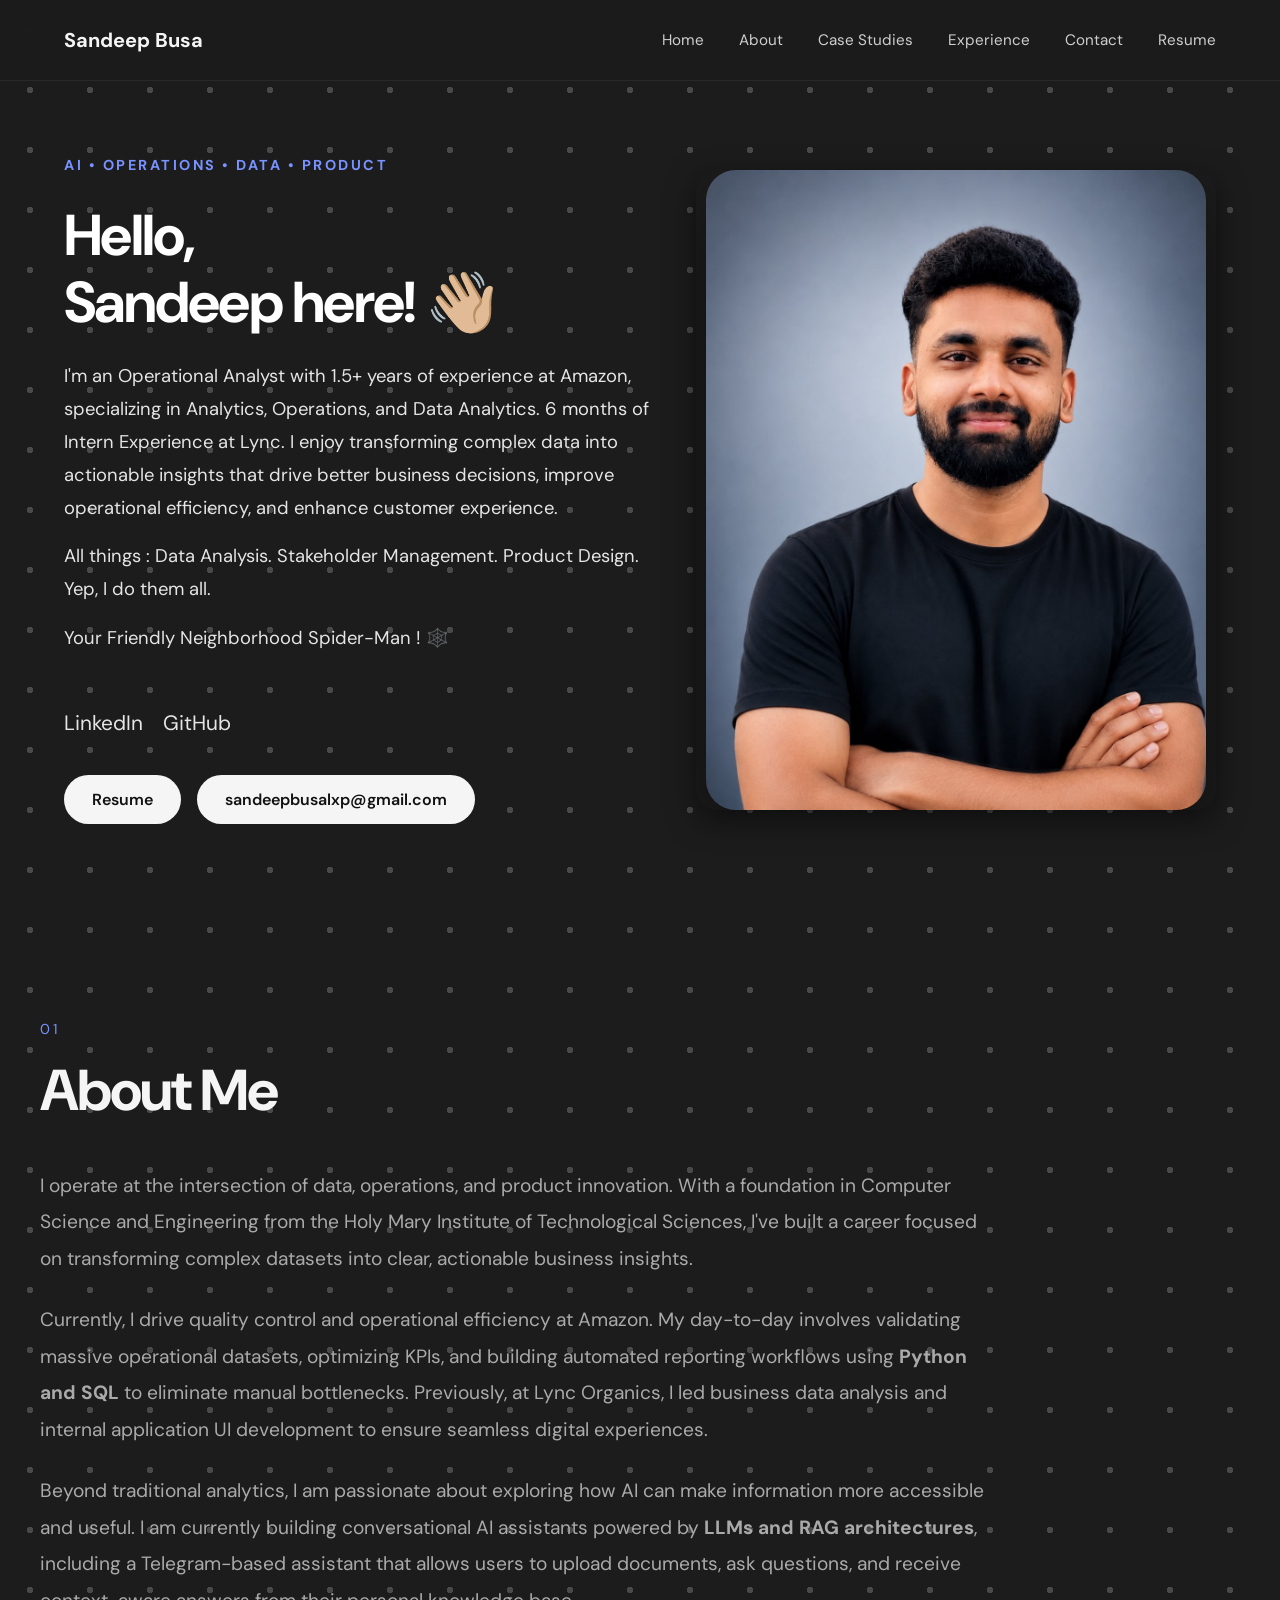
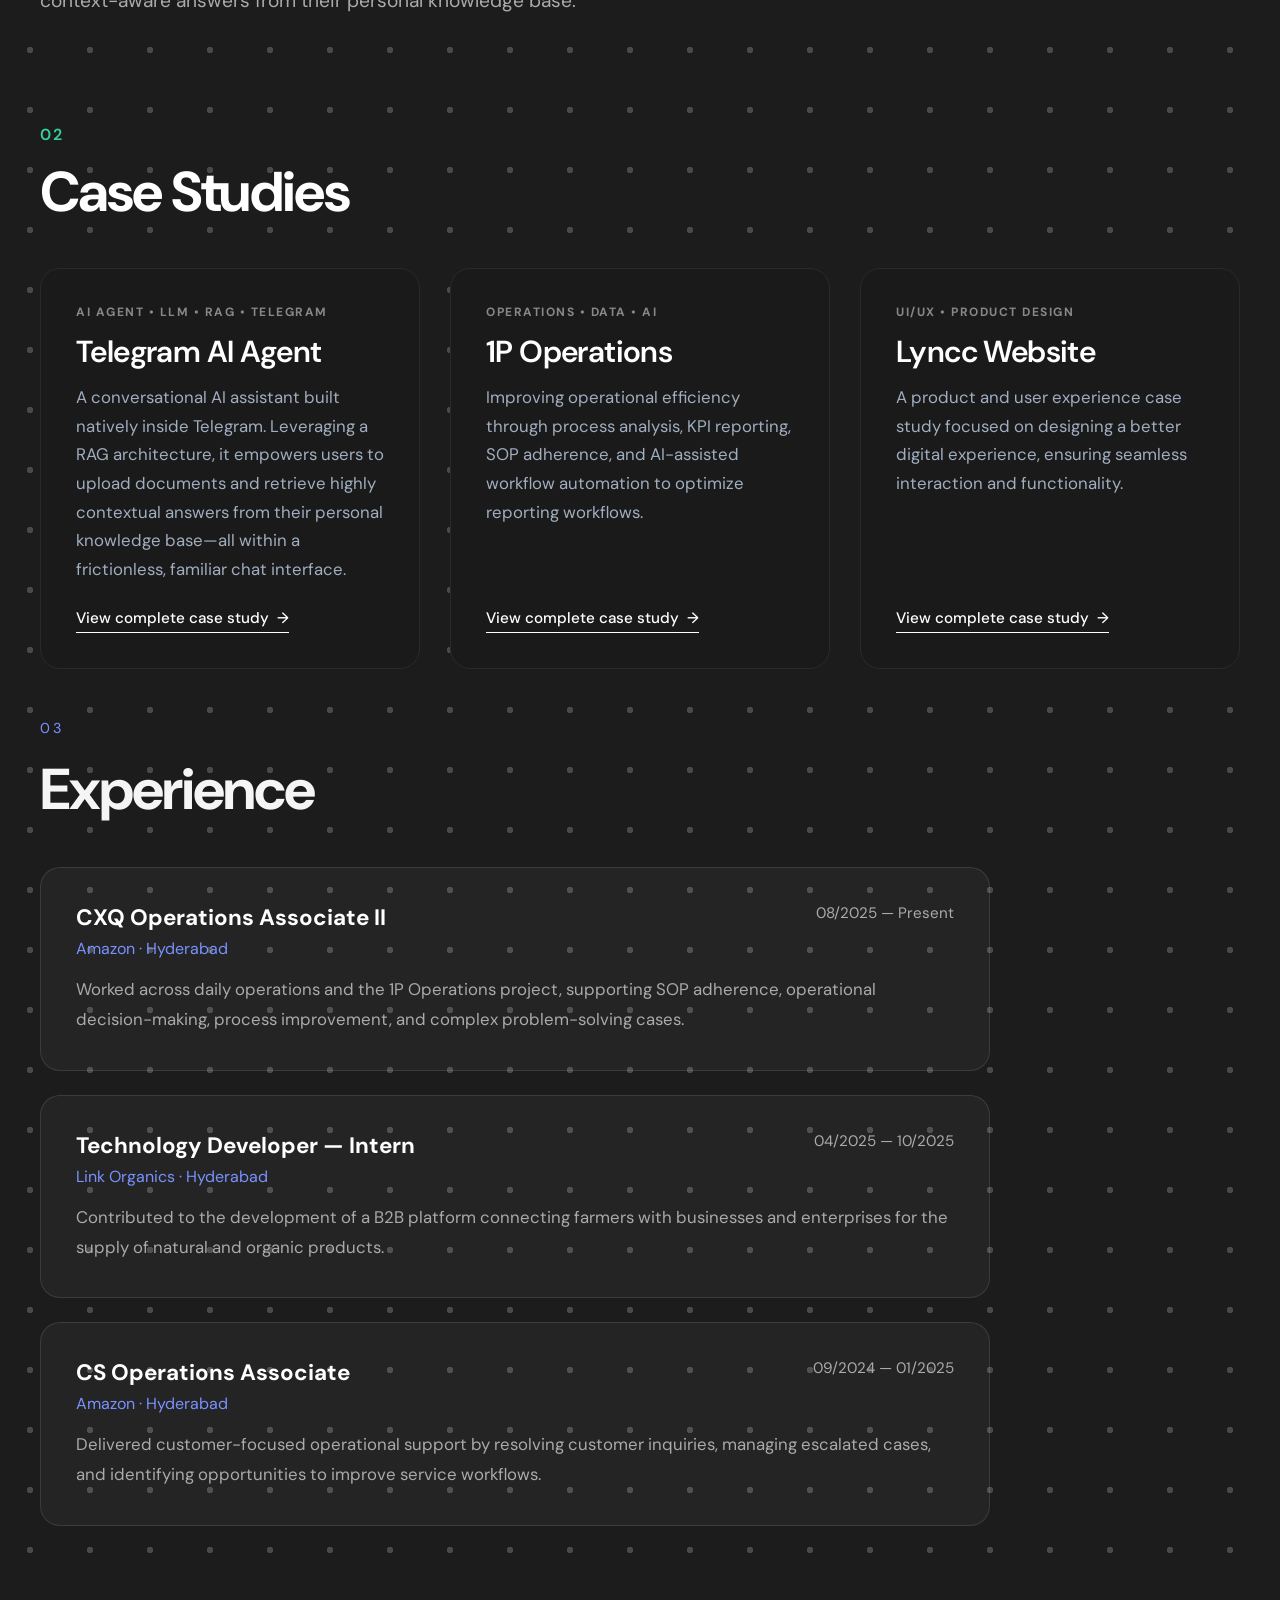
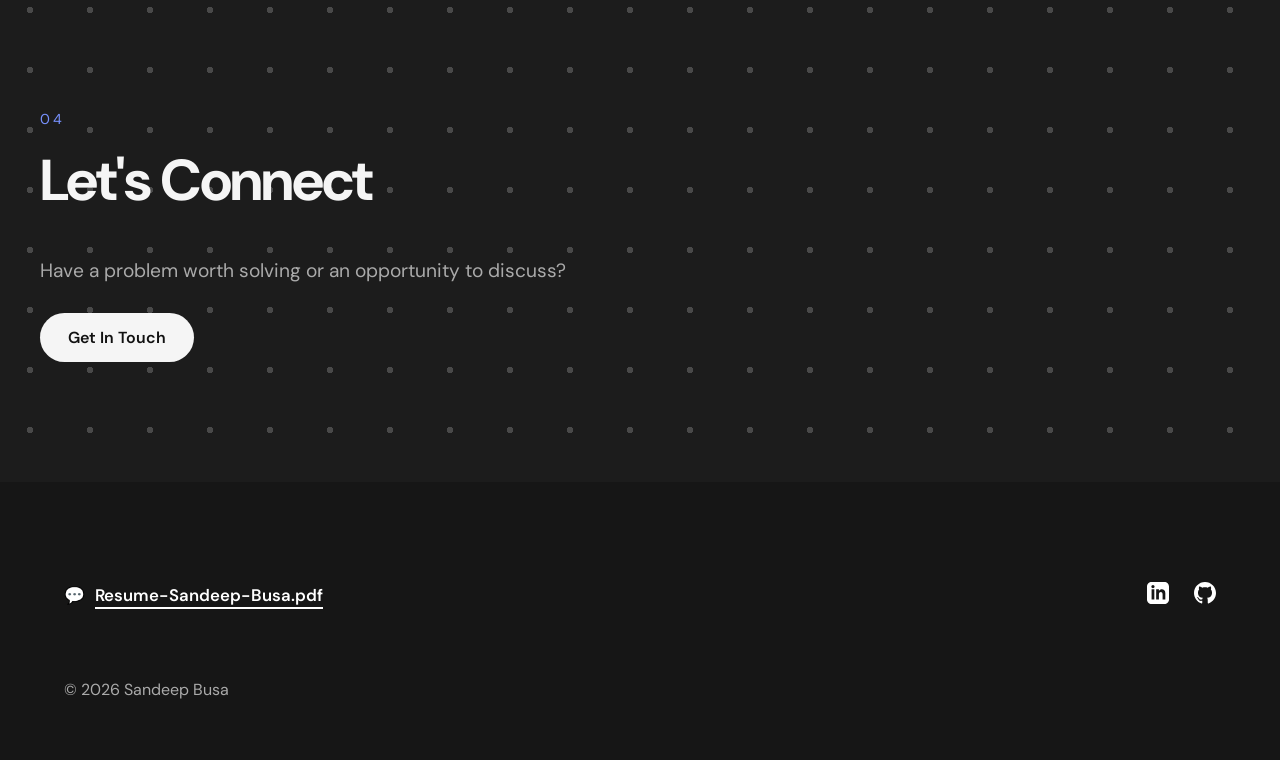
==== commit d4097a4e: "Updated HTML" ====
--- a/index.html
+++ b/index.html
@@ -162,10 +162,11 @@
                         digital experiences.
                     </p>
                     <p>
-                        Beyond traditional analytics, I am deeply invested in the future of artificial intelligence. I
-                        am actively developing hybrid AI assistants that leverage <strong>LLMs and RAG
-                            architectures</strong> to bridge the gap between smart hardware automation and
-                        context-aware, intelligent software.
+                        Beyond traditional analytics, I am passionate about exploring how AI can make information more
+                        accessible and useful. I am currently building conversational AI assistants powered by
+                        <strong>LLMs and RAG architectures</strong>, including a Telegram-based assistant that allows
+                        users to upload documents, ask questions, and receive context-aware answers from their personal
+                        knowledge base.
                     </p>
                 </div>
             </div>
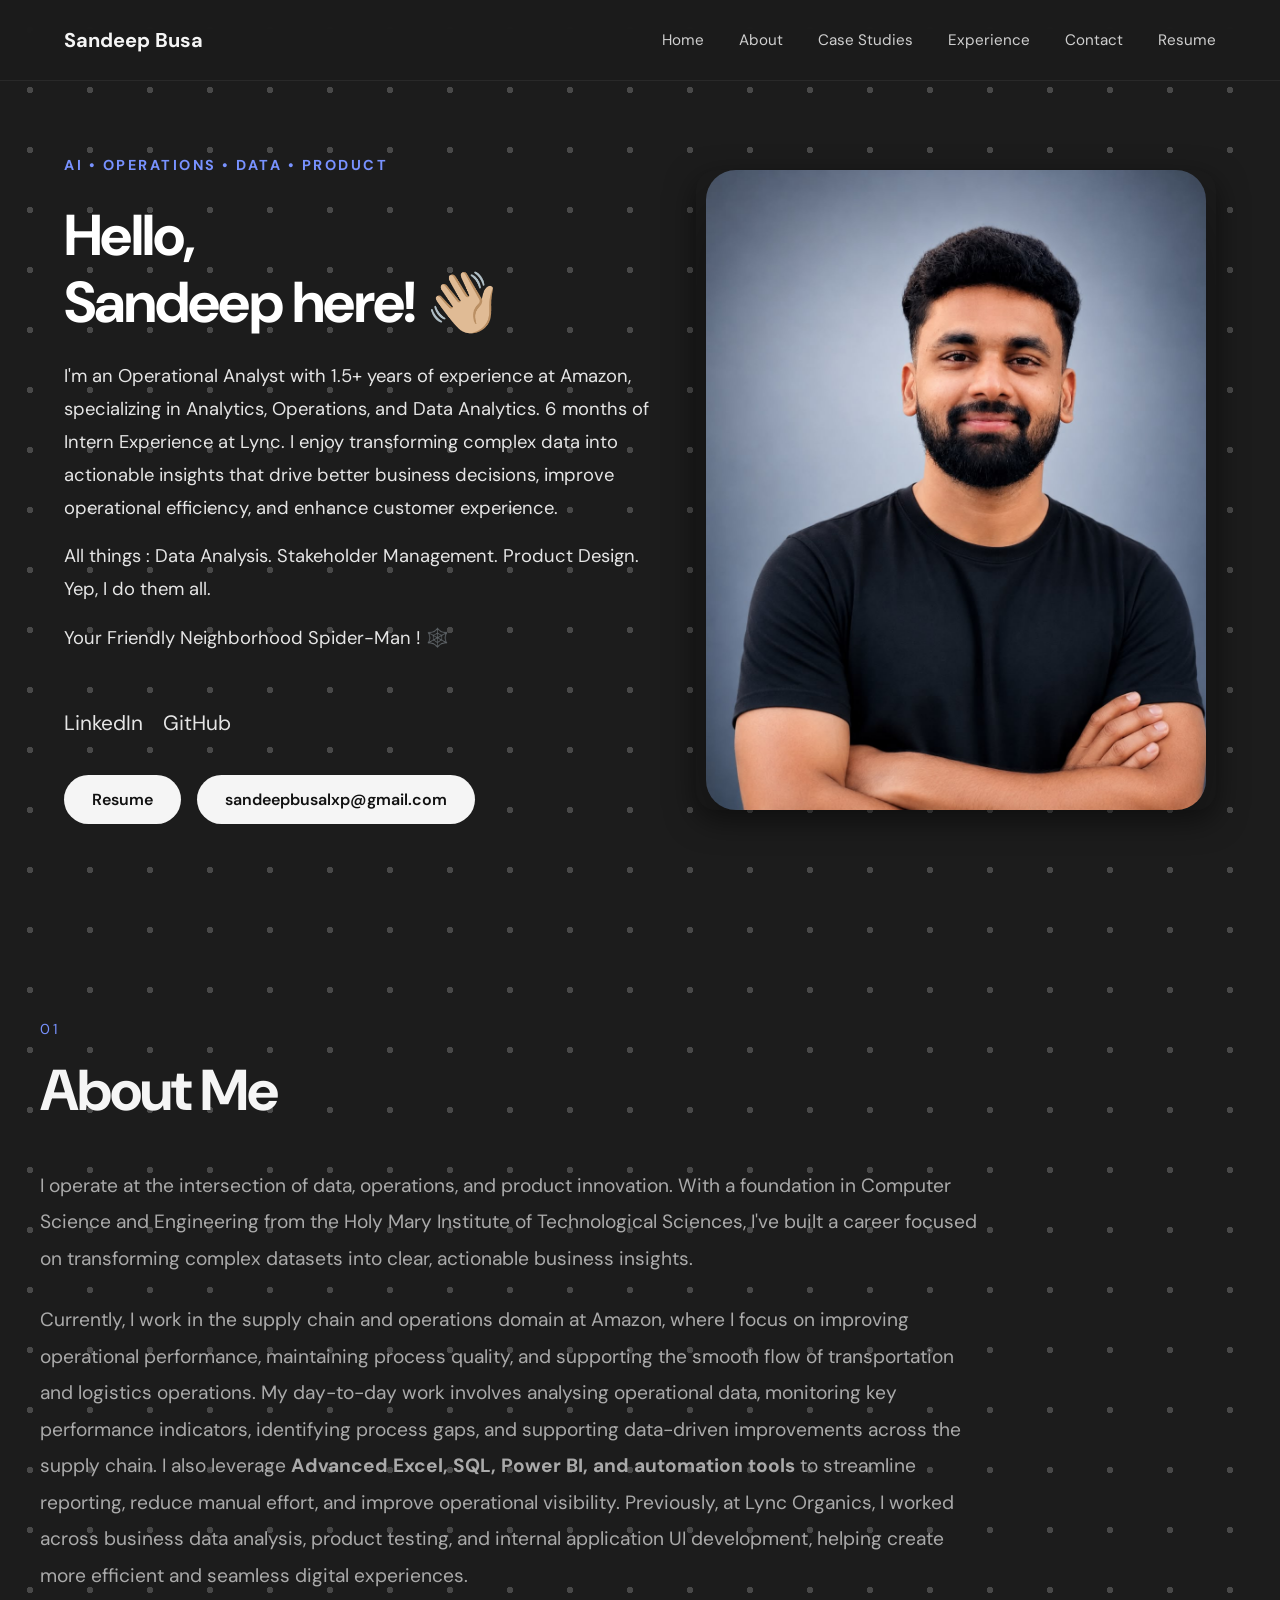
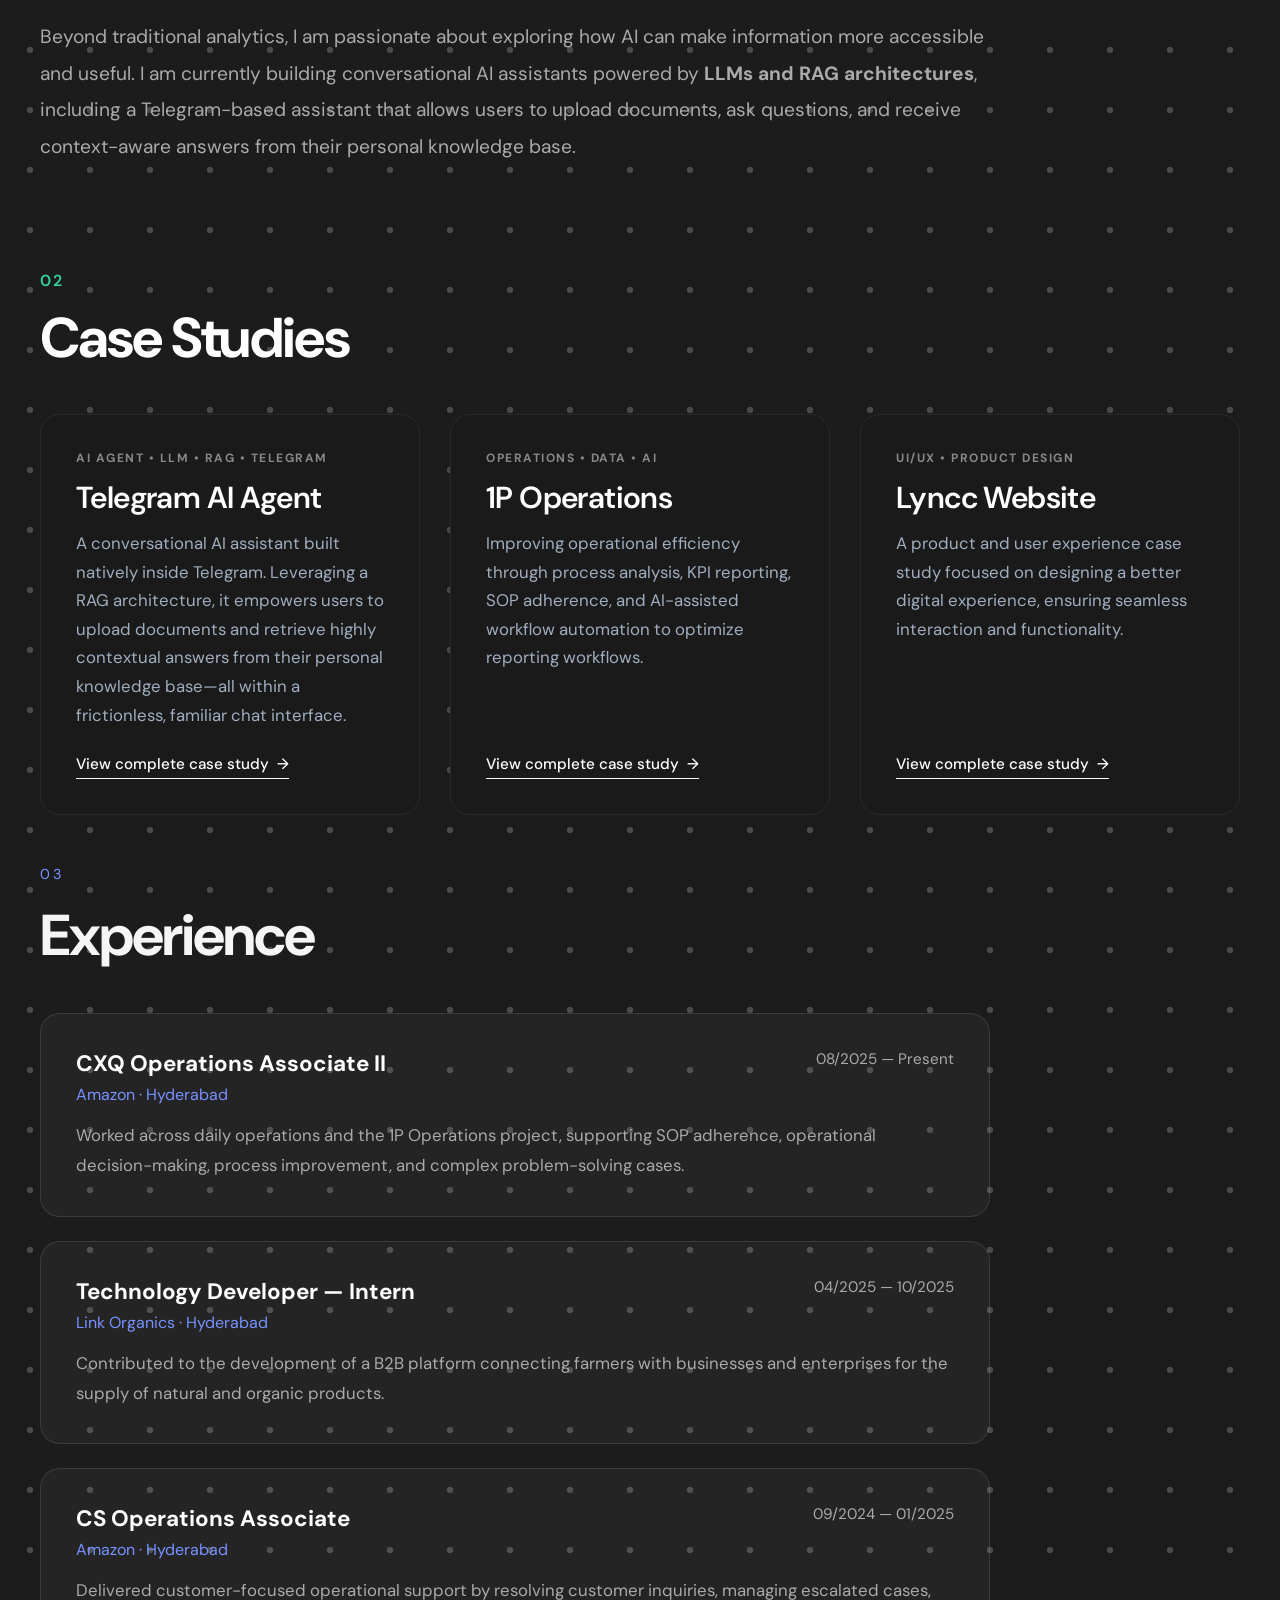
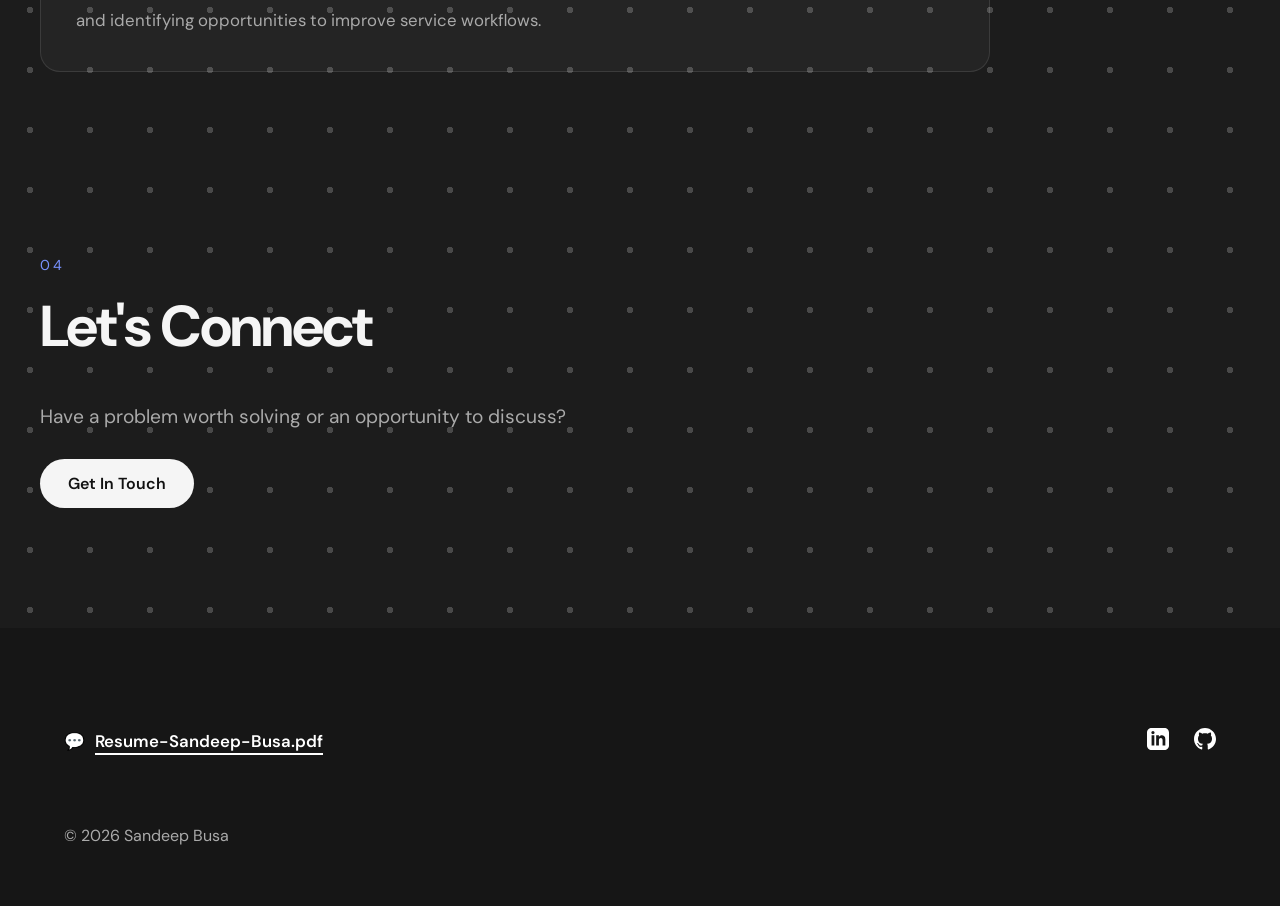
==== commit 16e3d248: "Html" ====
--- a/index.html
+++ b/index.html
@@ -154,12 +154,15 @@
                         insights.
                     </p>
                     <p>
-                        Currently, I drive quality control and operational efficiency at Amazon. My day-to-day involves
-                        validating massive operational datasets, optimizing KPIs, and building automated reporting
-                        workflows using <strong>Python and SQL</strong> to eliminate manual bottlenecks. Previously, at
-                        Lync Organics, I led business data analysis and internal application UI development to ensure
-                        seamless
-                        digital experiences.
+                        Currently, I work in the supply chain and operations domain at Amazon, where I focus on
+                        improving operational performance, maintaining process quality, and supporting the smooth flow
+                        of transportation and logistics operations. My day-to-day work involves analysing operational
+                        data, monitoring key performance indicators, identifying process gaps, and supporting
+                        data-driven improvements across the supply chain. I also leverage <strong>Advanced Excel, SQL,
+                            Power BI, and automation tools</strong> to streamline reporting, reduce manual effort, and
+                        improve operational visibility. Previously, at Lync Organics, I worked across business data
+                        analysis, product testing, and internal application UI development, helping create more
+                        efficient and seamless digital experiences.
                     </p>
                     <p>
                         Beyond traditional analytics, I am passionate about exploring how AI can make information more
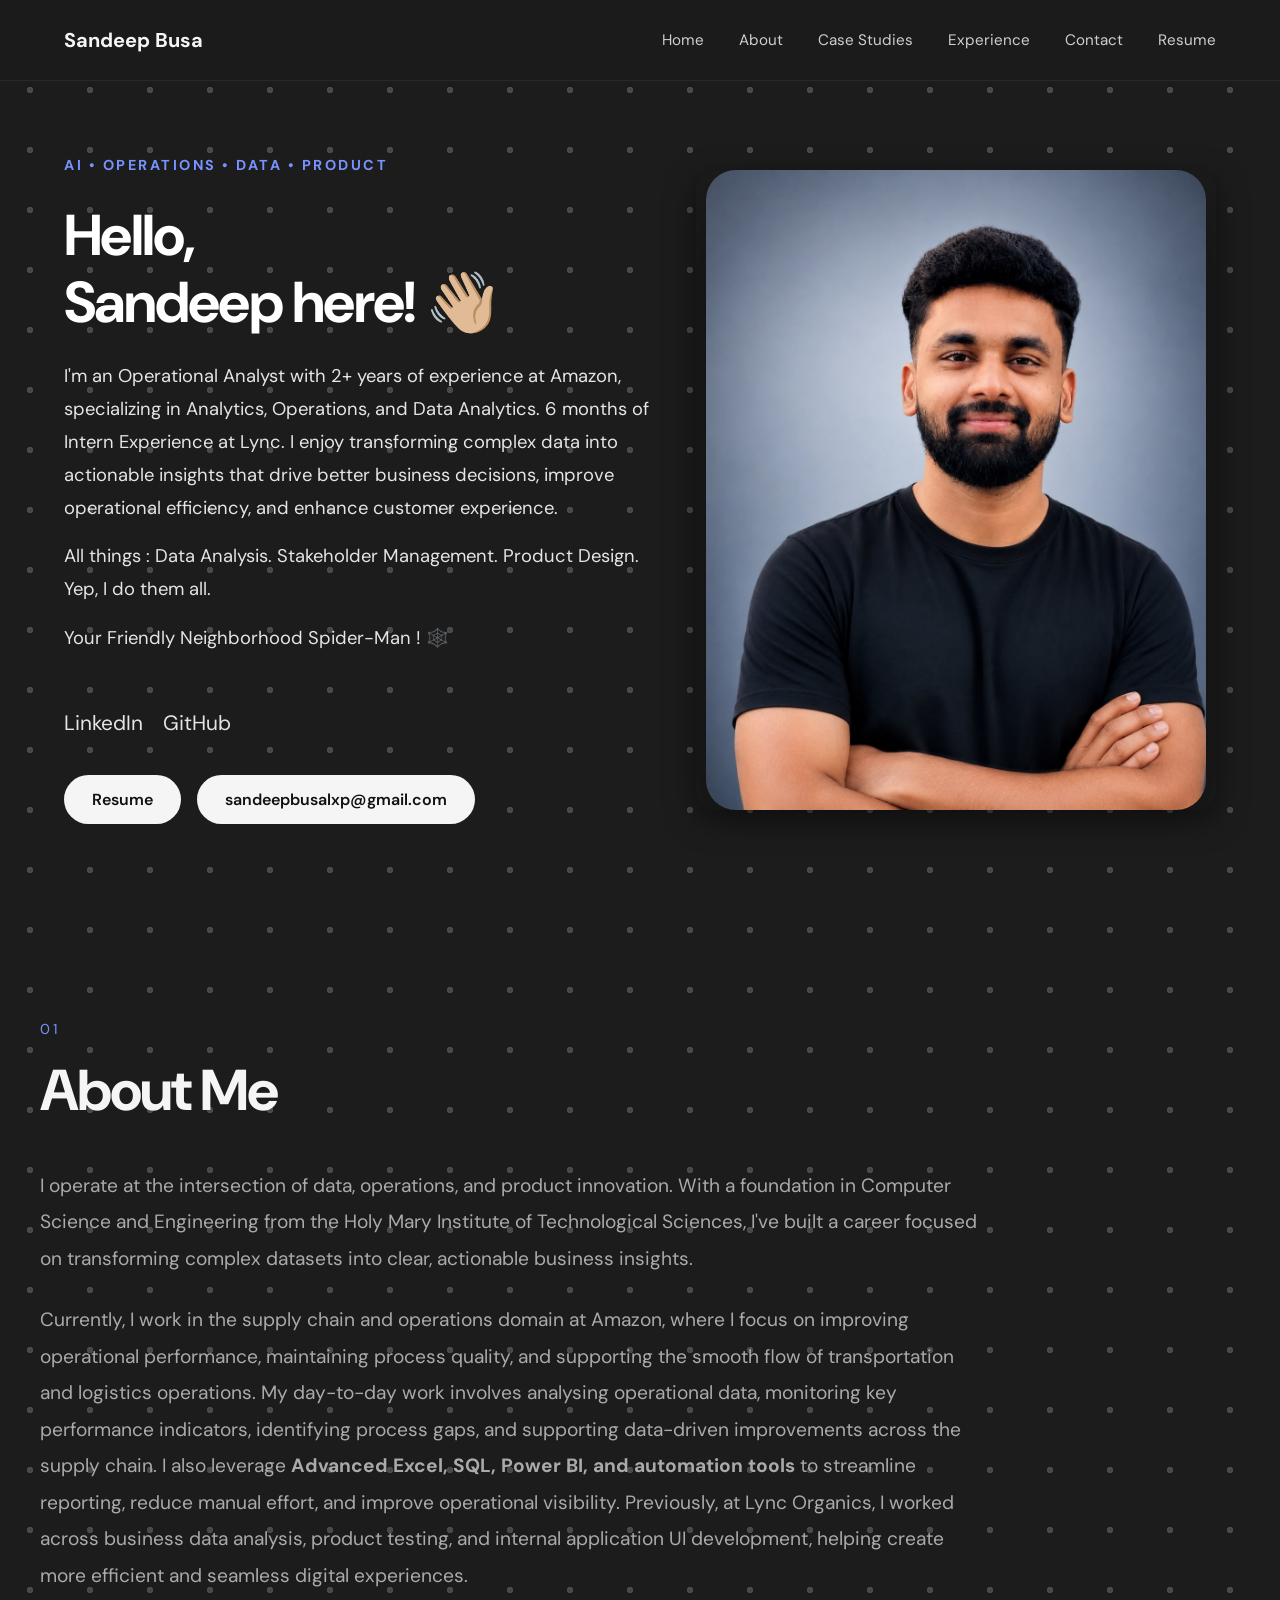
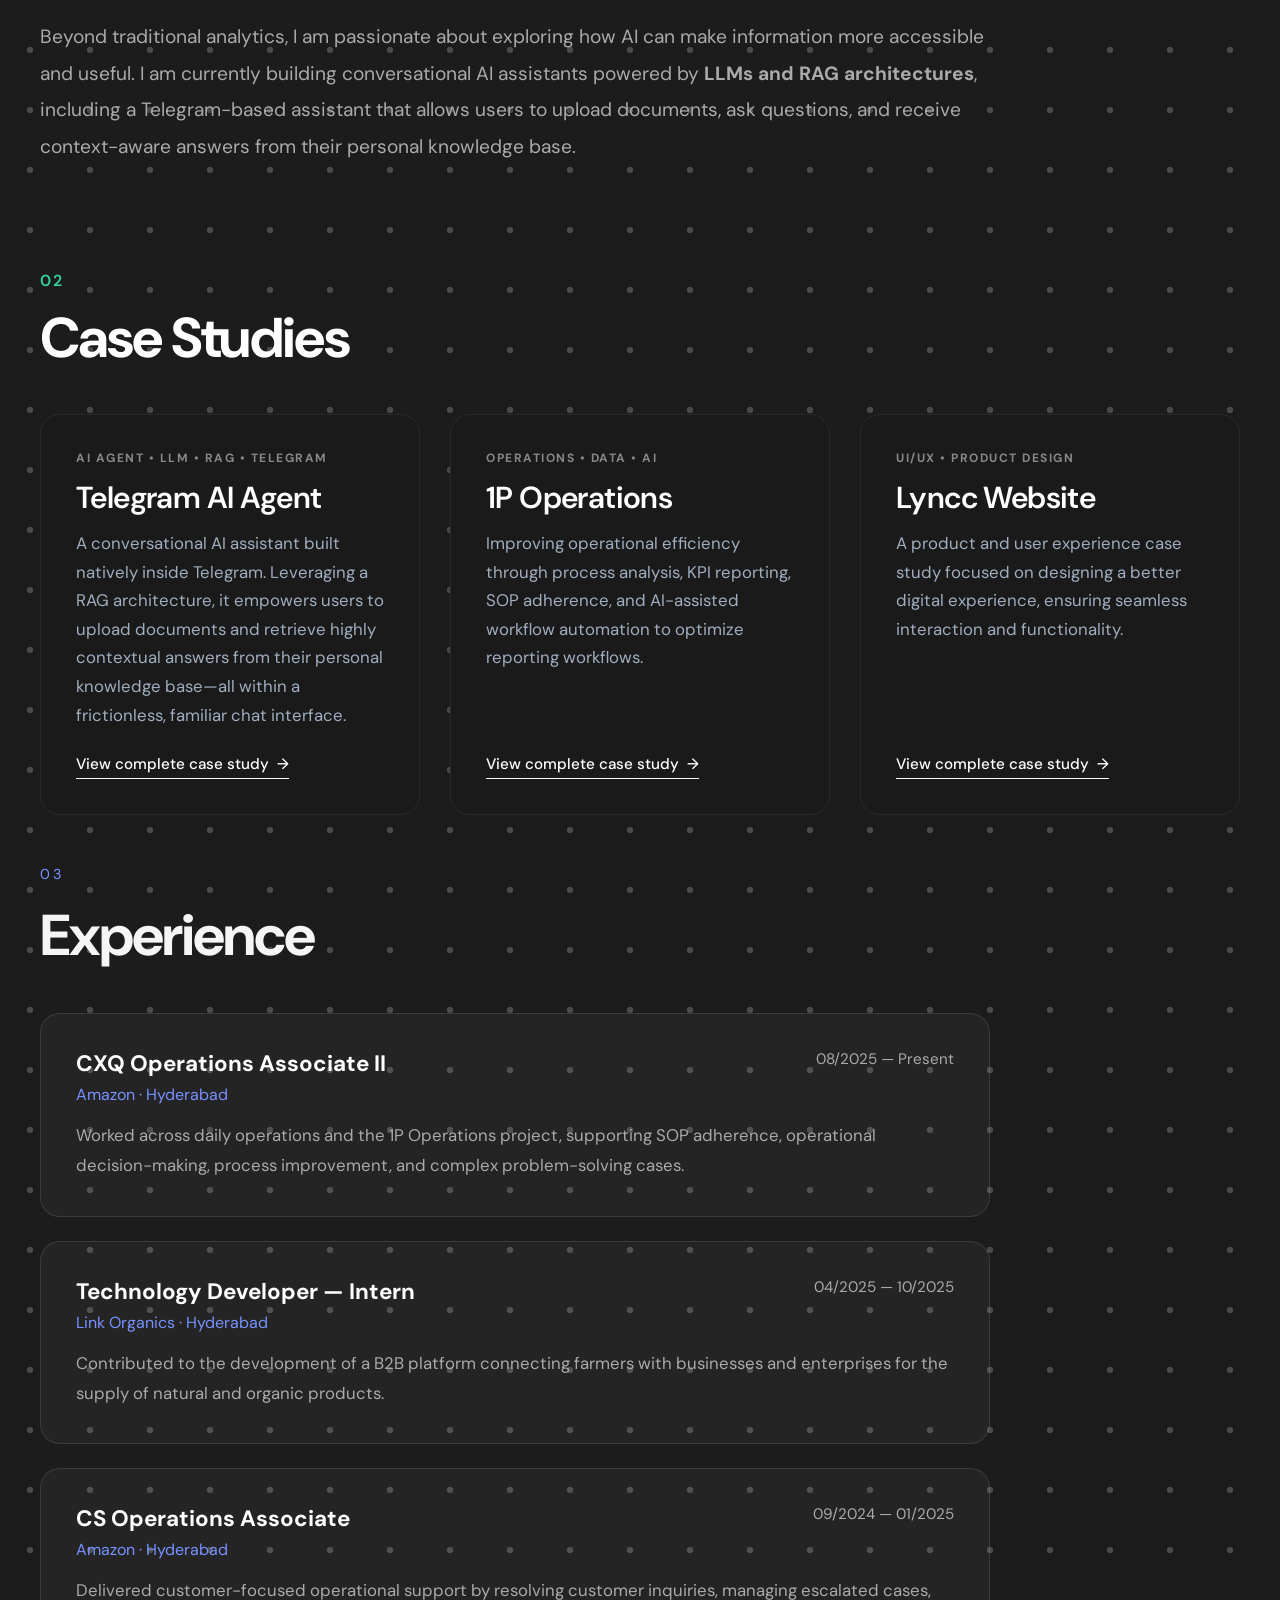
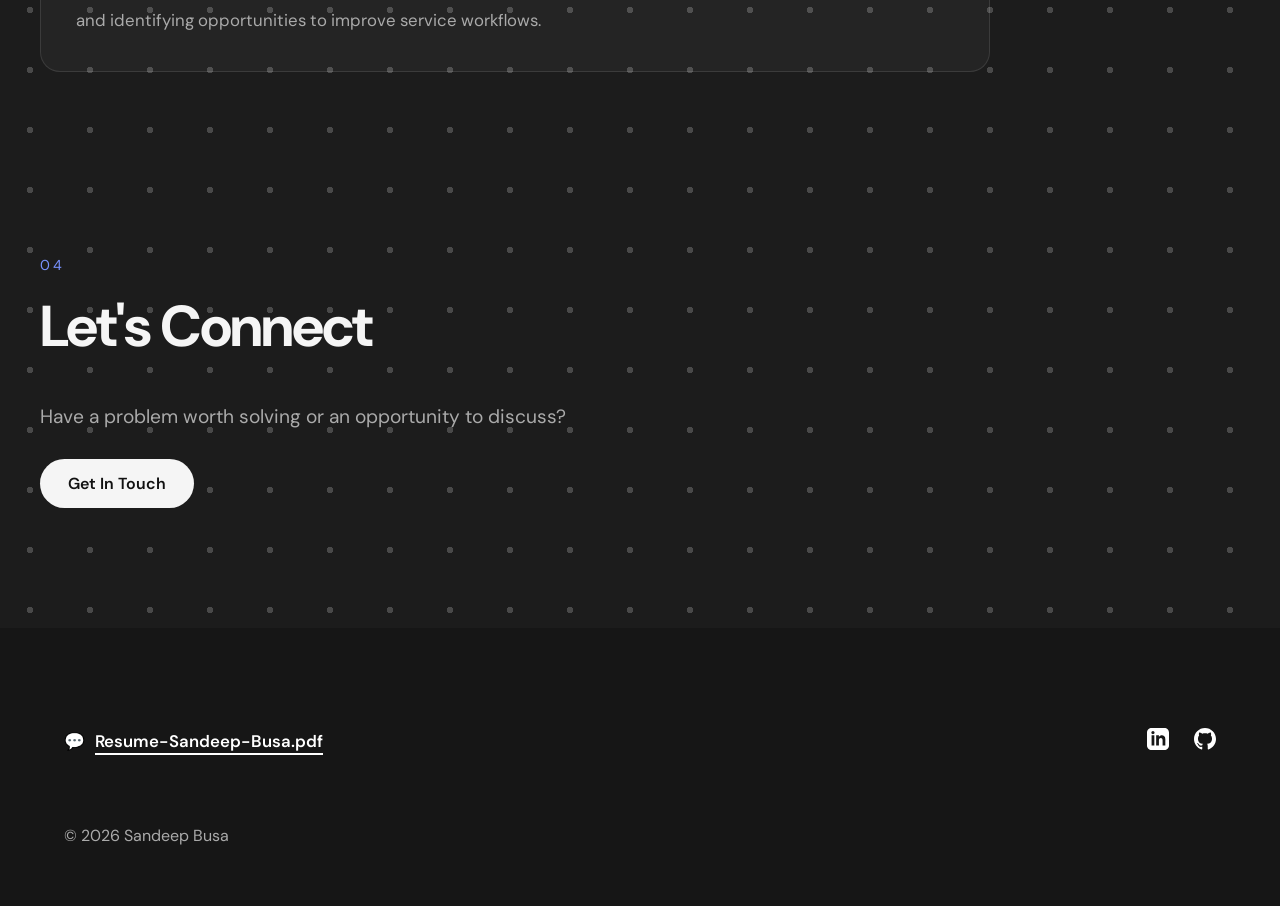
==== commit 59d5bcf9: "html text" ====
--- a/index.html
+++ b/index.html
@@ -61,7 +61,7 @@
 
                     <div class="hero-text">
                         <p>
-                            I'm an Operational Analyst with 1.5+ years of experience at Amazon, specializing in
+                            I'm an Operational Analyst with 2+ years of experience at Amazon, specializing in
                             Analytics, Operations, and Data Analytics. 6 months of Intern Experience at Lync. I enjoy
                             transforming complex data into actionable insights that drive better business decisions,
                             improve operational efficiency, and enhance customer experience.
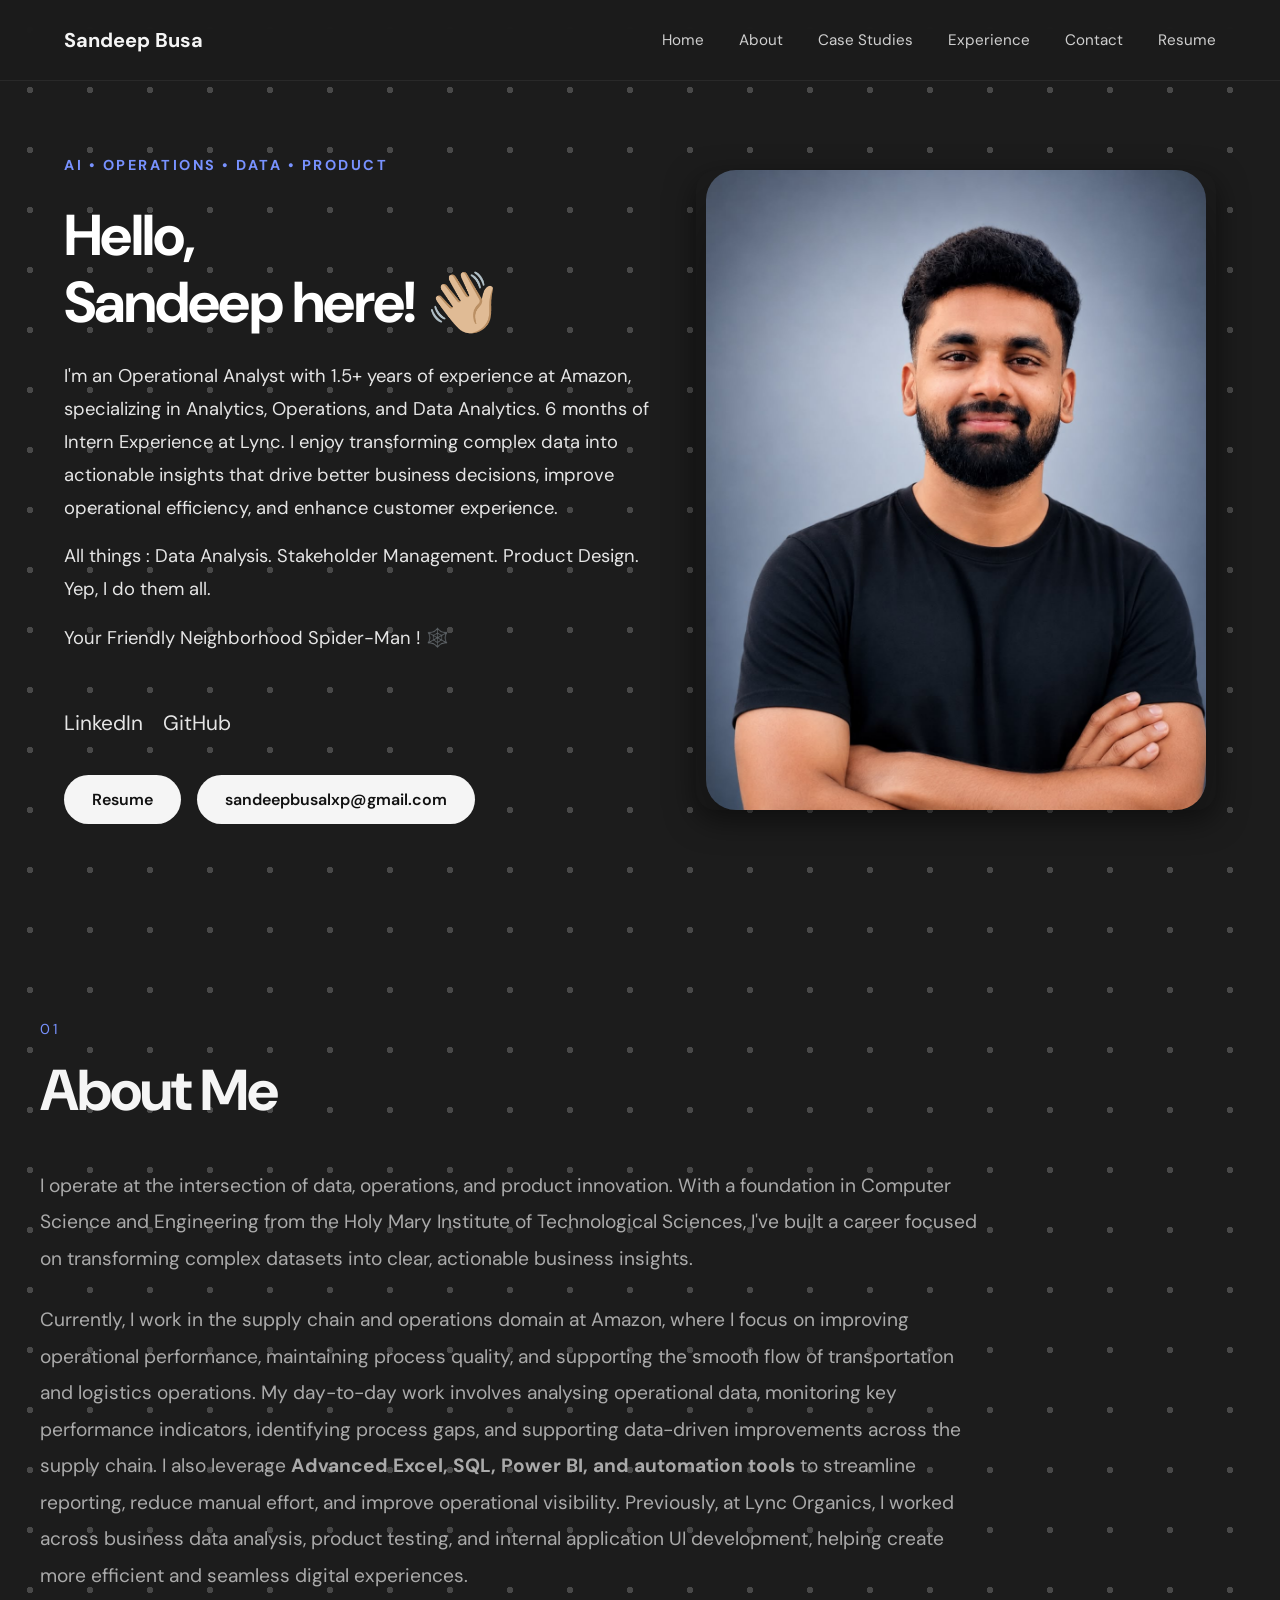
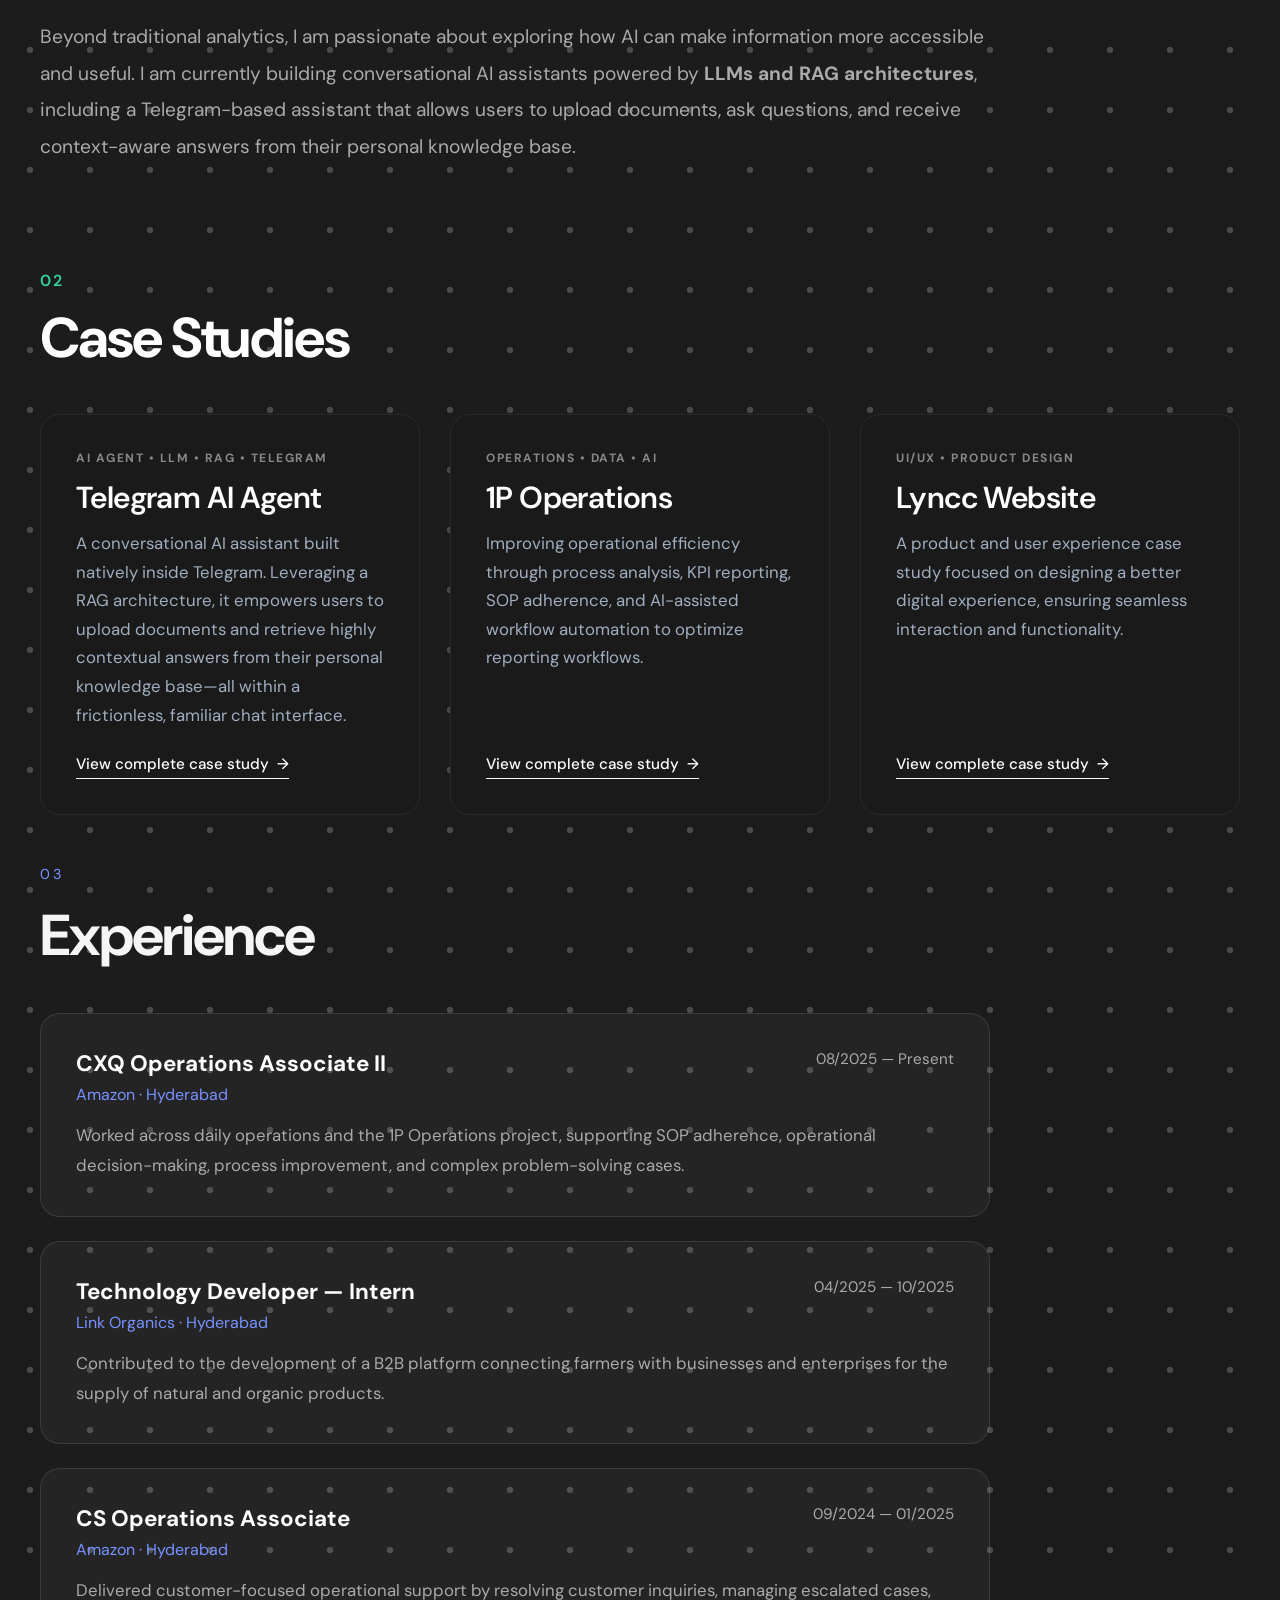
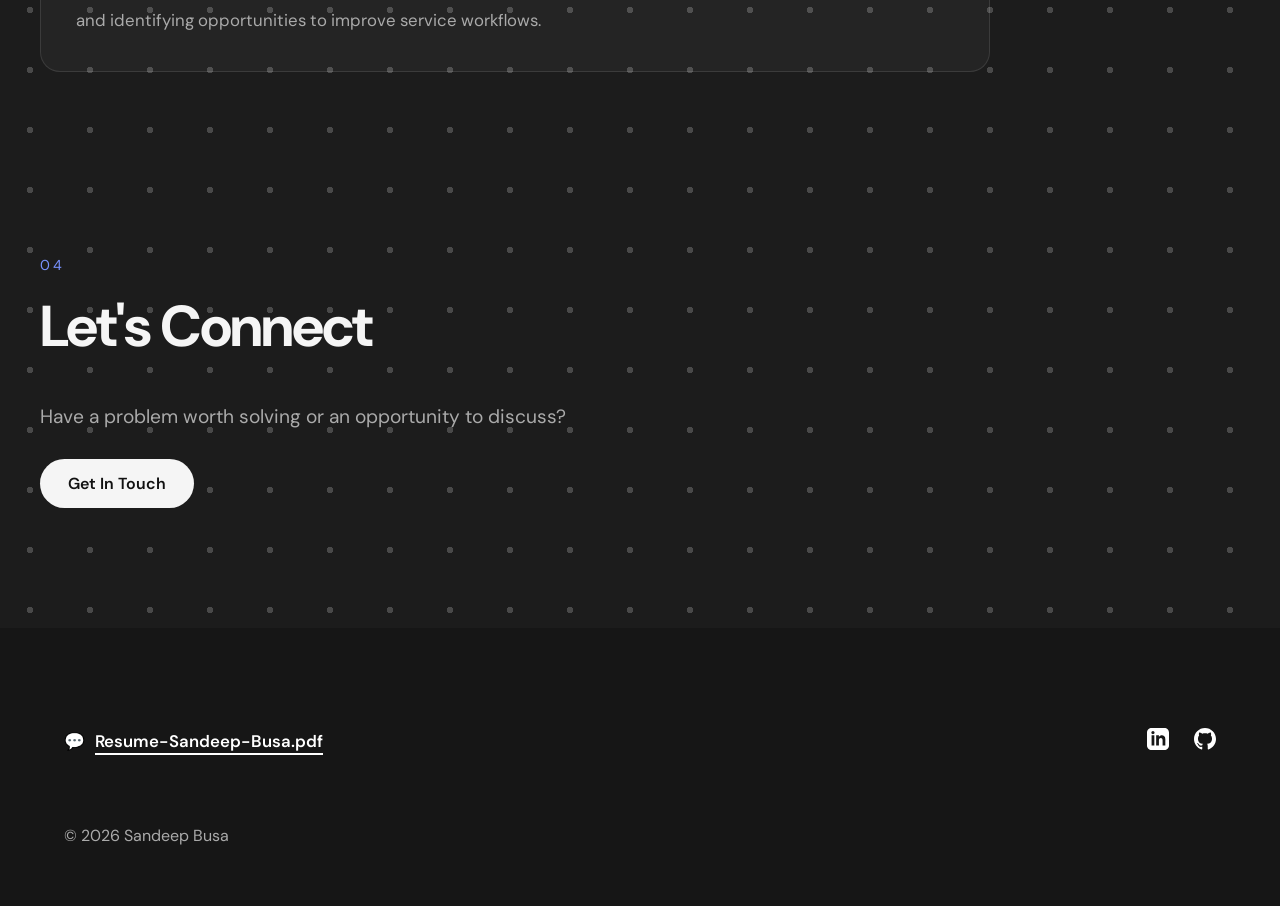
==== commit 49181988: "html added" ====
--- a/index.html
+++ b/index.html
@@ -61,7 +61,7 @@
 
                     <div class="hero-text">
                         <p>
-                            I'm an Operational Analyst with 2+ years of experience at Amazon, specializing in
+                            I'm an Operational Analyst with 1.5+ years of experience at Amazon, specializing in
                             Analytics, Operations, and Data Analytics. 6 months of Intern Experience at Lync. I enjoy
                             transforming complex data into actionable insights that drive better business decisions,
                             improve operational efficiency, and enhance customer experience.
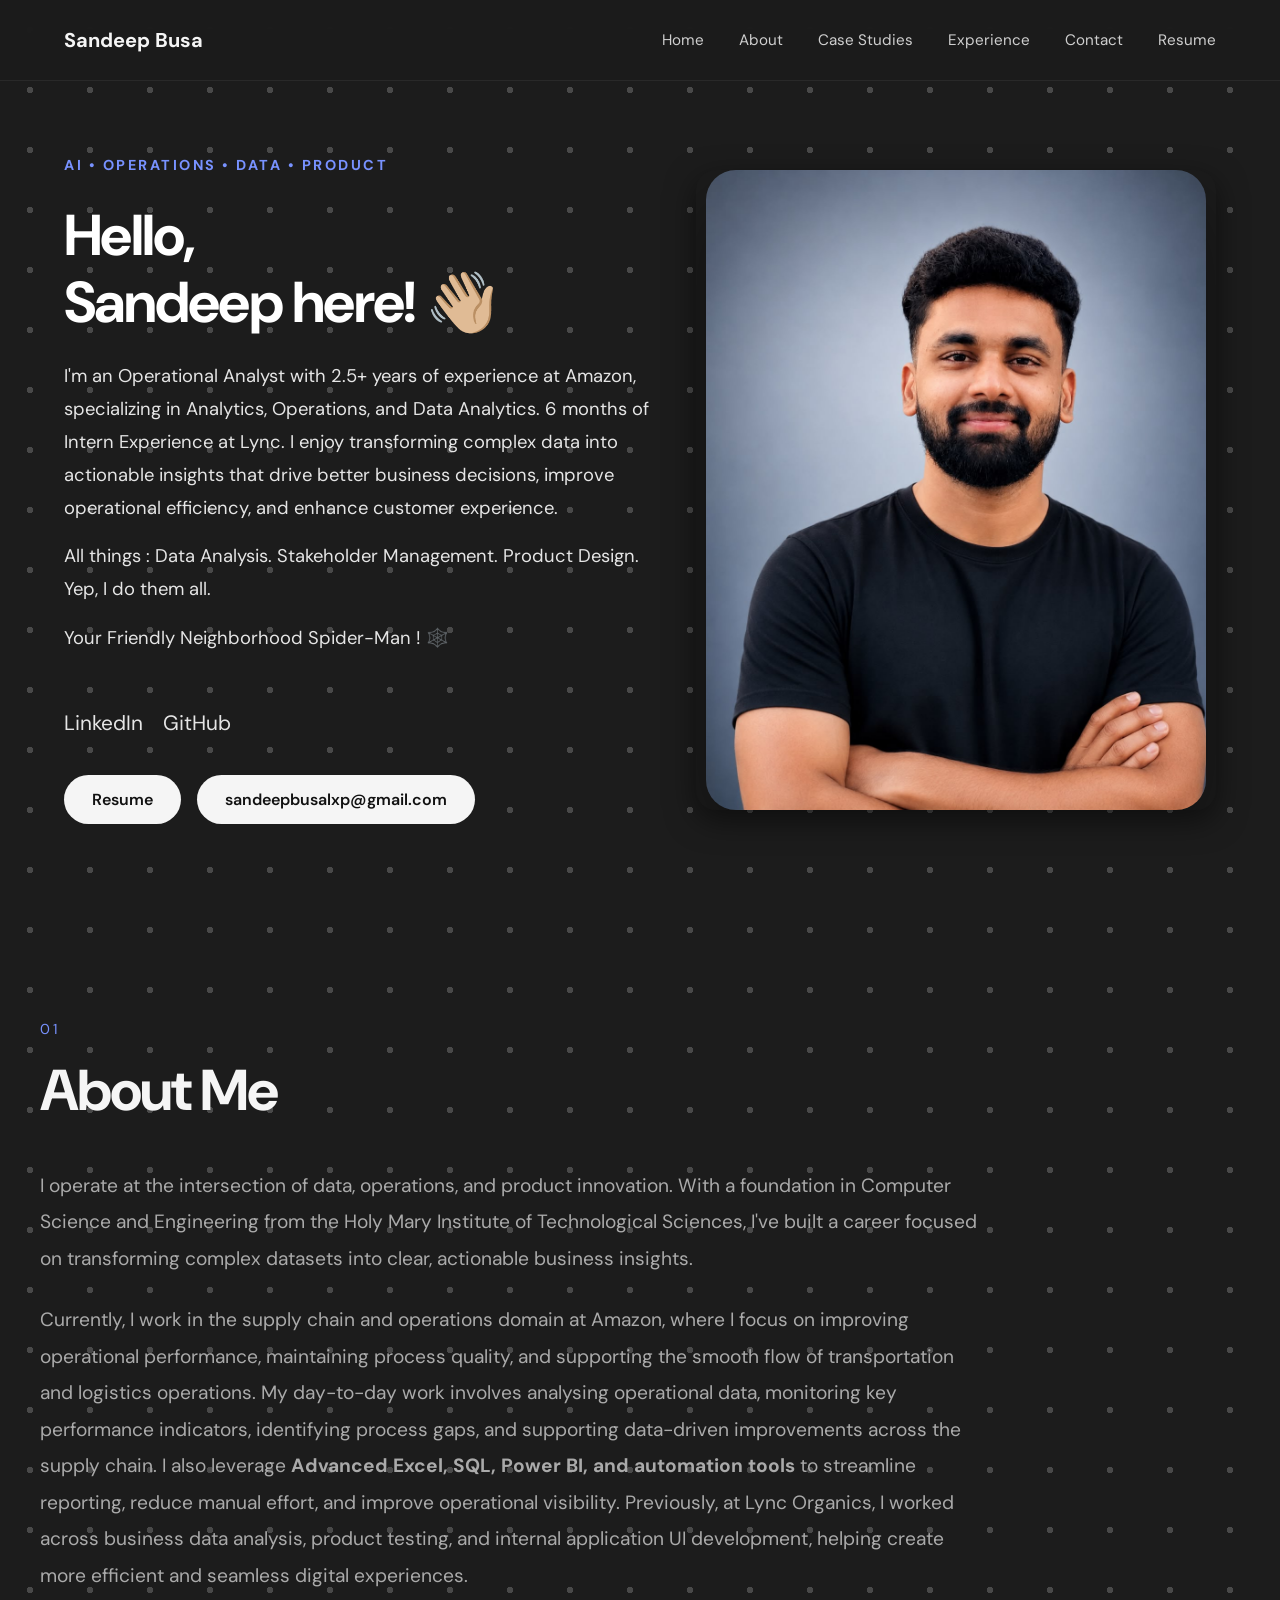
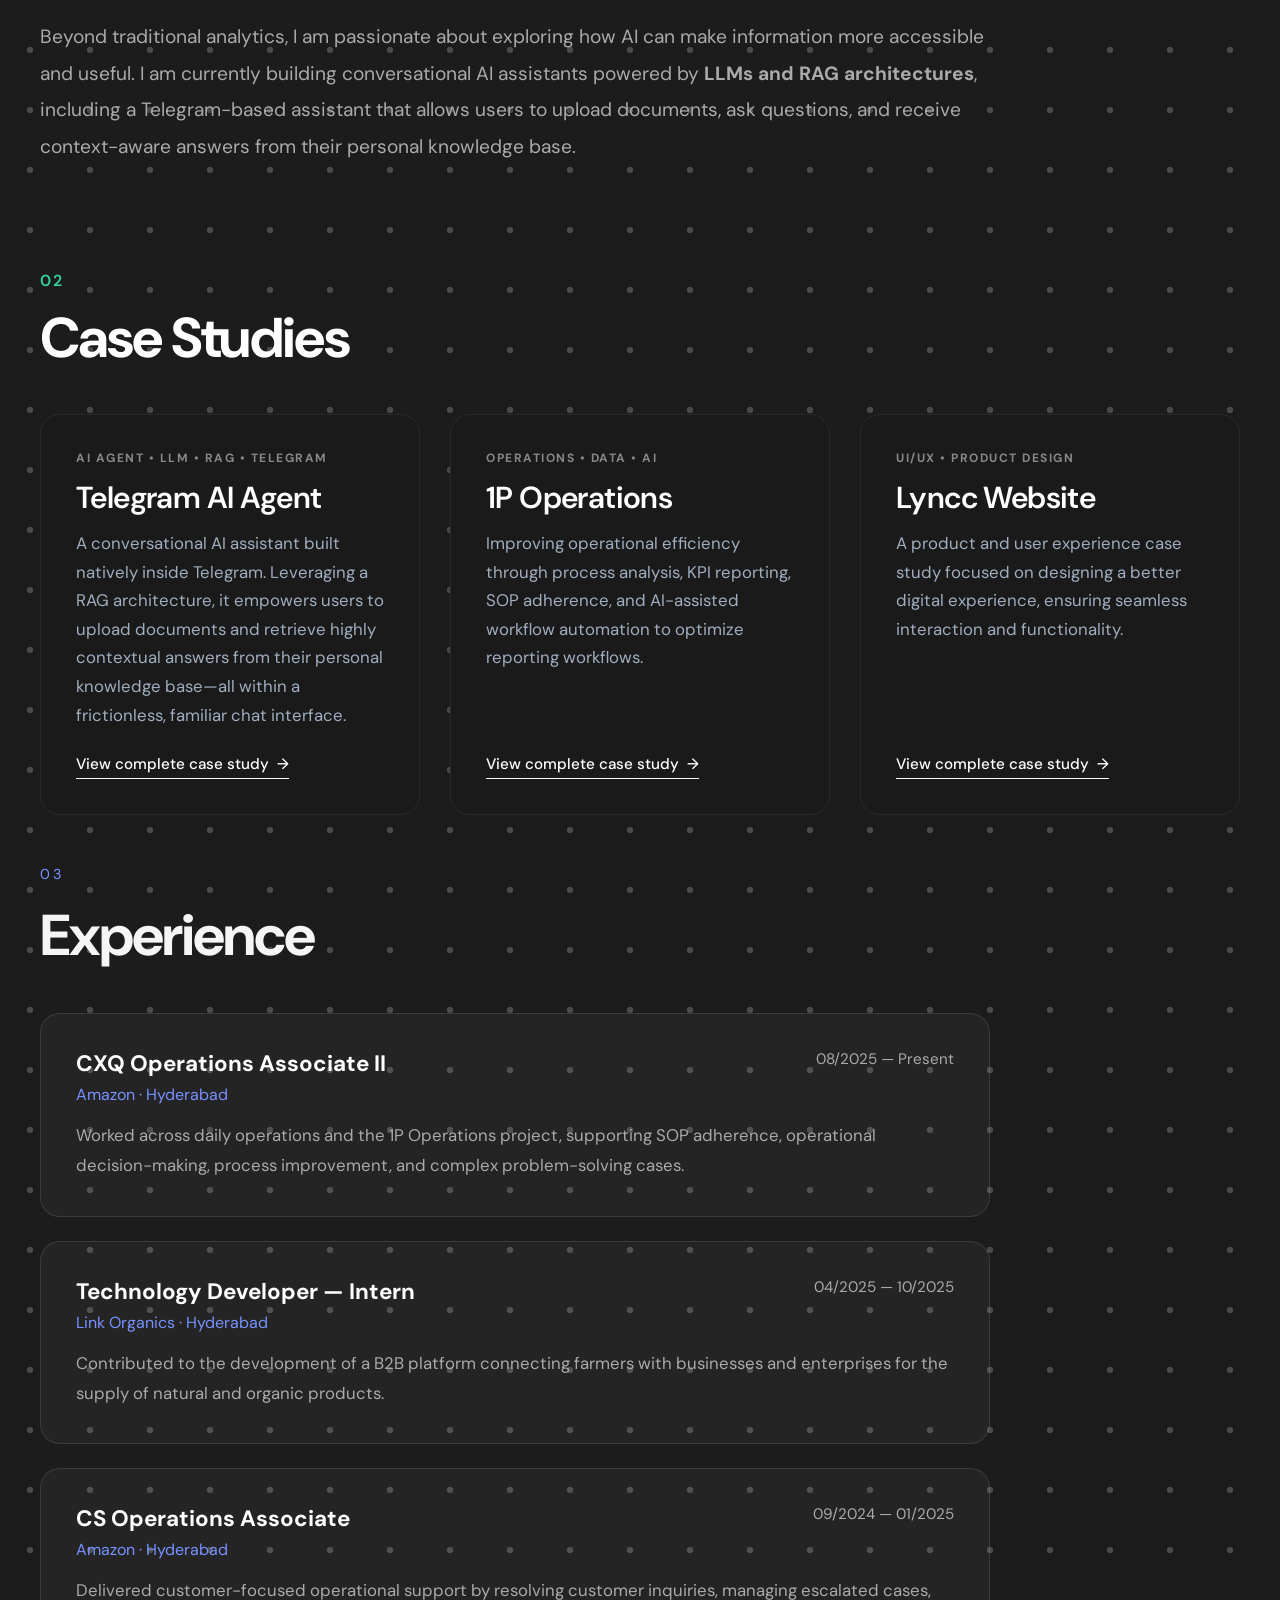
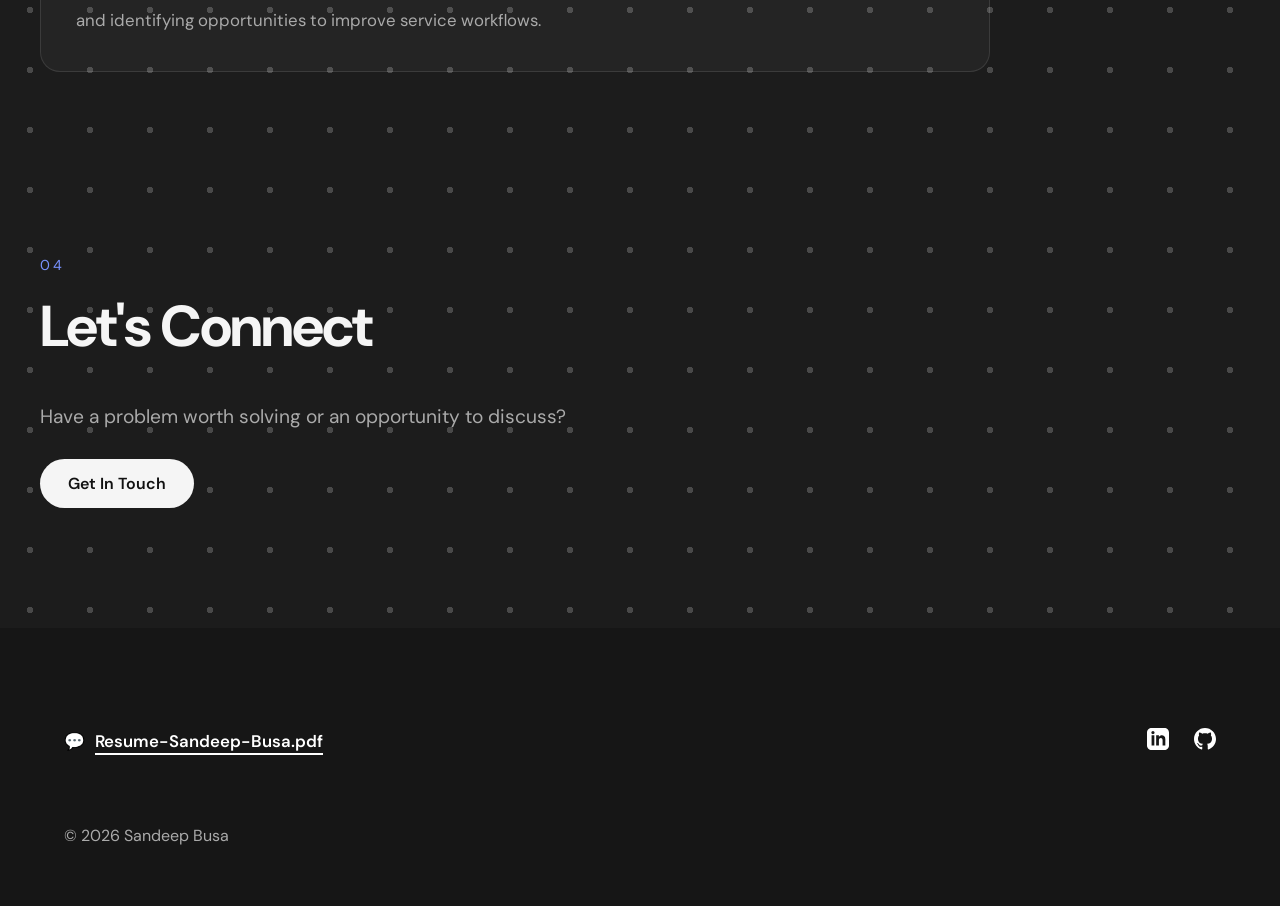
==== commit 3a8abd9d: "hello2" ====
--- a/index.html
+++ b/index.html
@@ -61,7 +61,7 @@
 
                     <div class="hero-text">
                         <p>
-                            I'm an Operational Analyst with 1.5+ years of experience at Amazon, specializing in
+                            I'm an Operational Analyst with 2.5+ years of experience at Amazon, specializing in
                             Analytics, Operations, and Data Analytics. 6 months of Intern Experience at Lync. I enjoy
                             transforming complex data into actionable insights that drive better business decisions,
                             improve operational efficiency, and enhance customer experience.
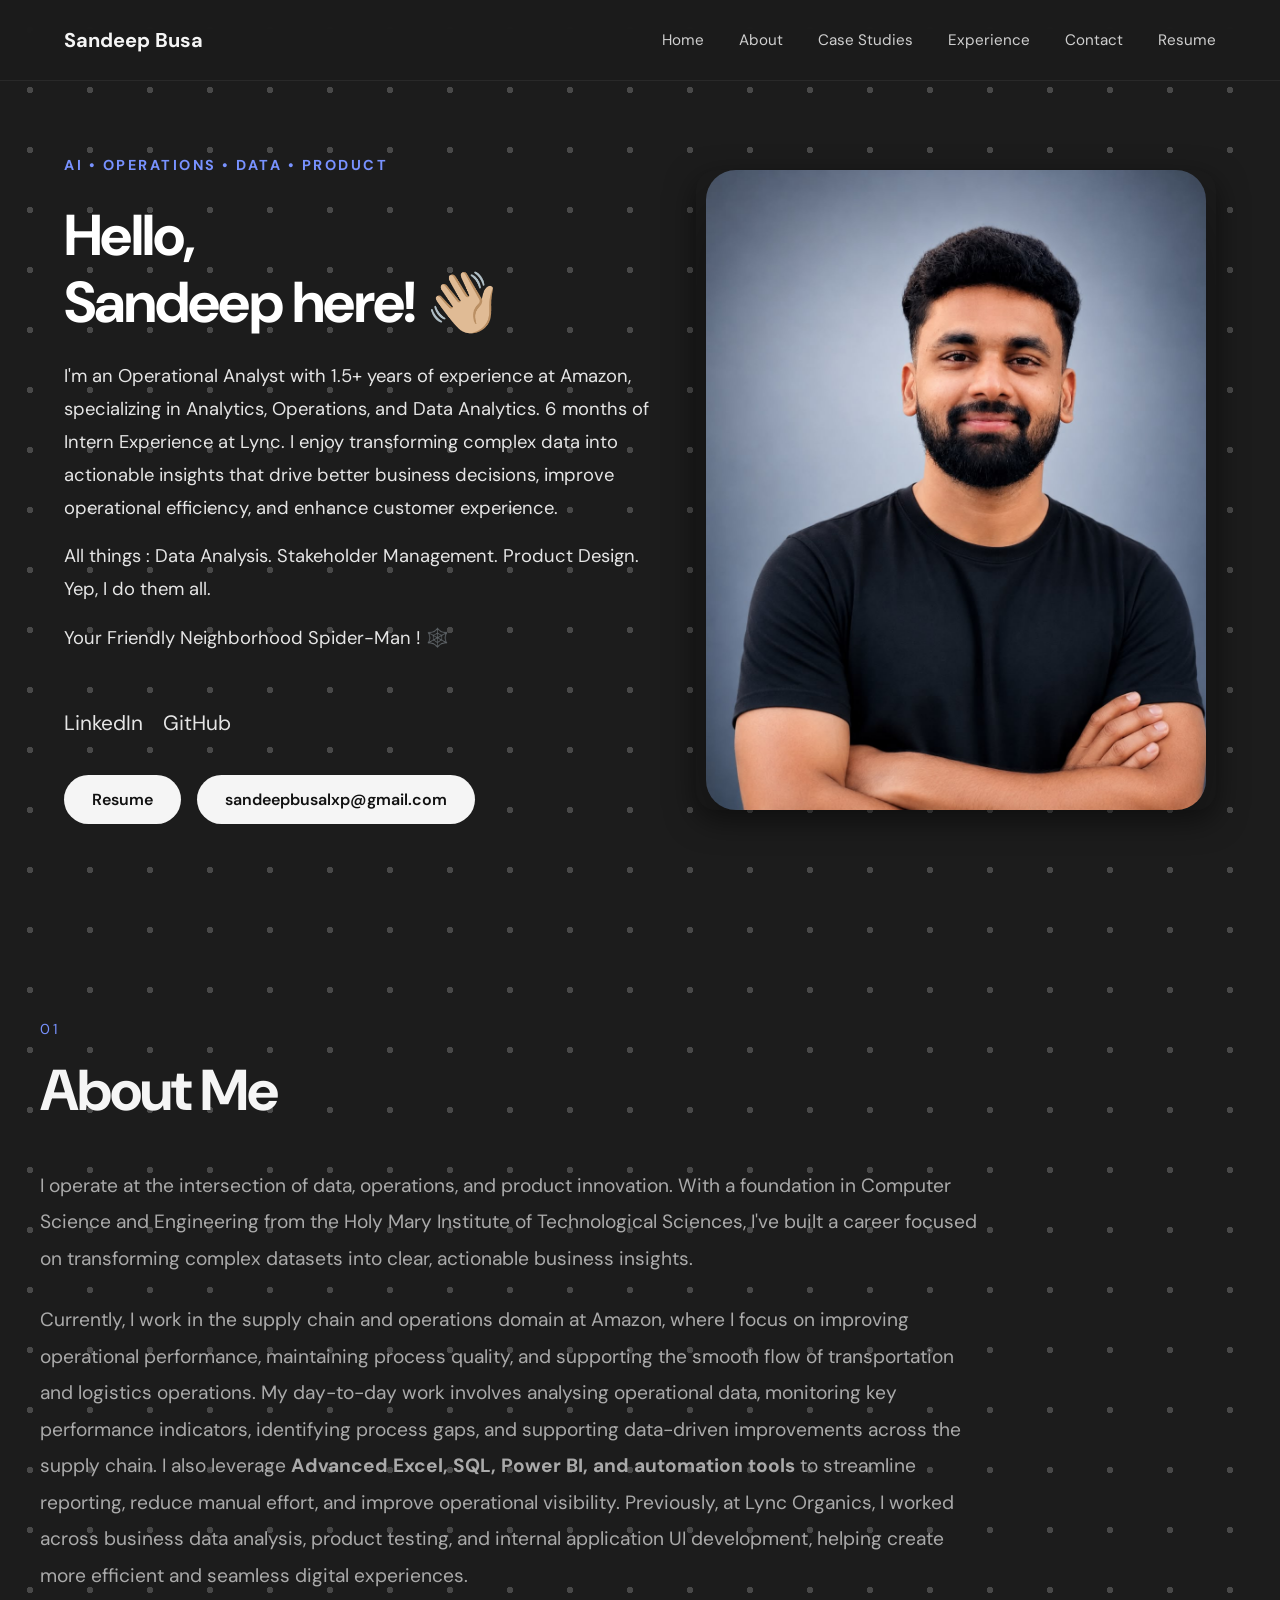
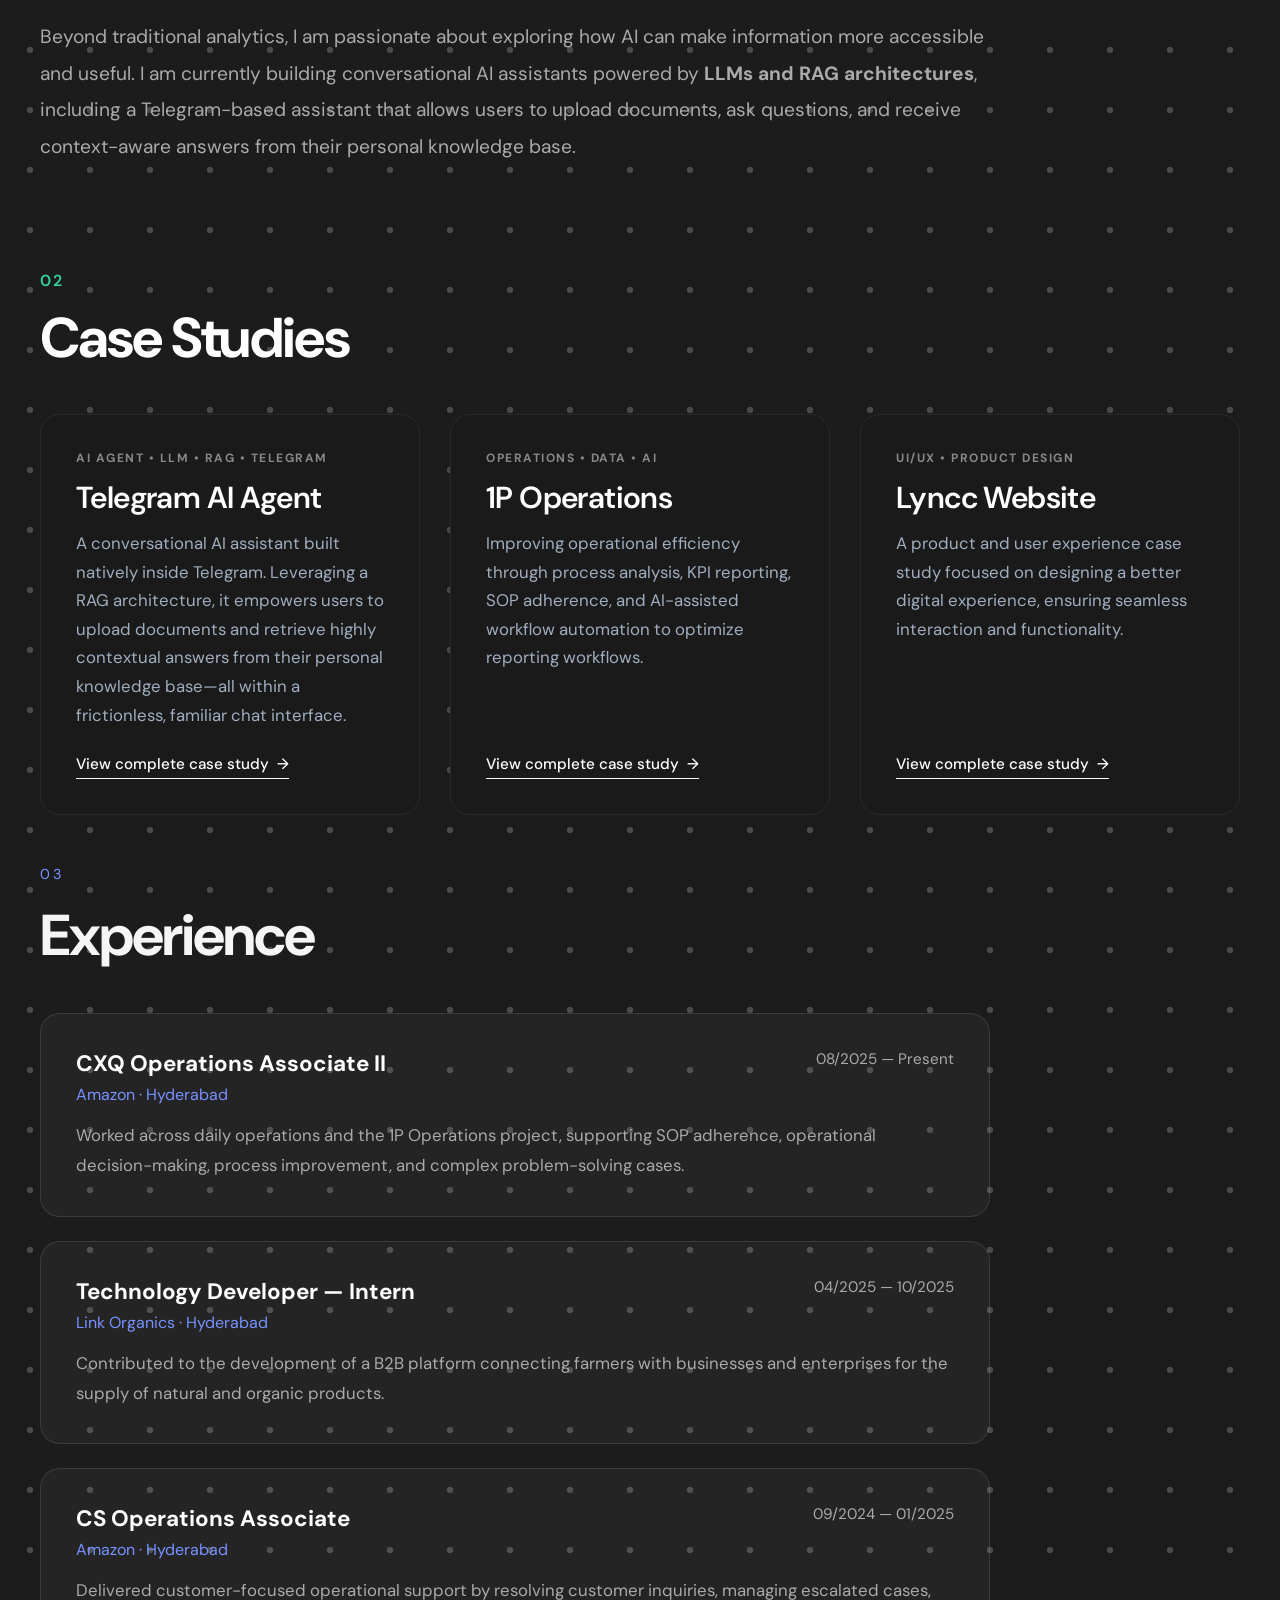
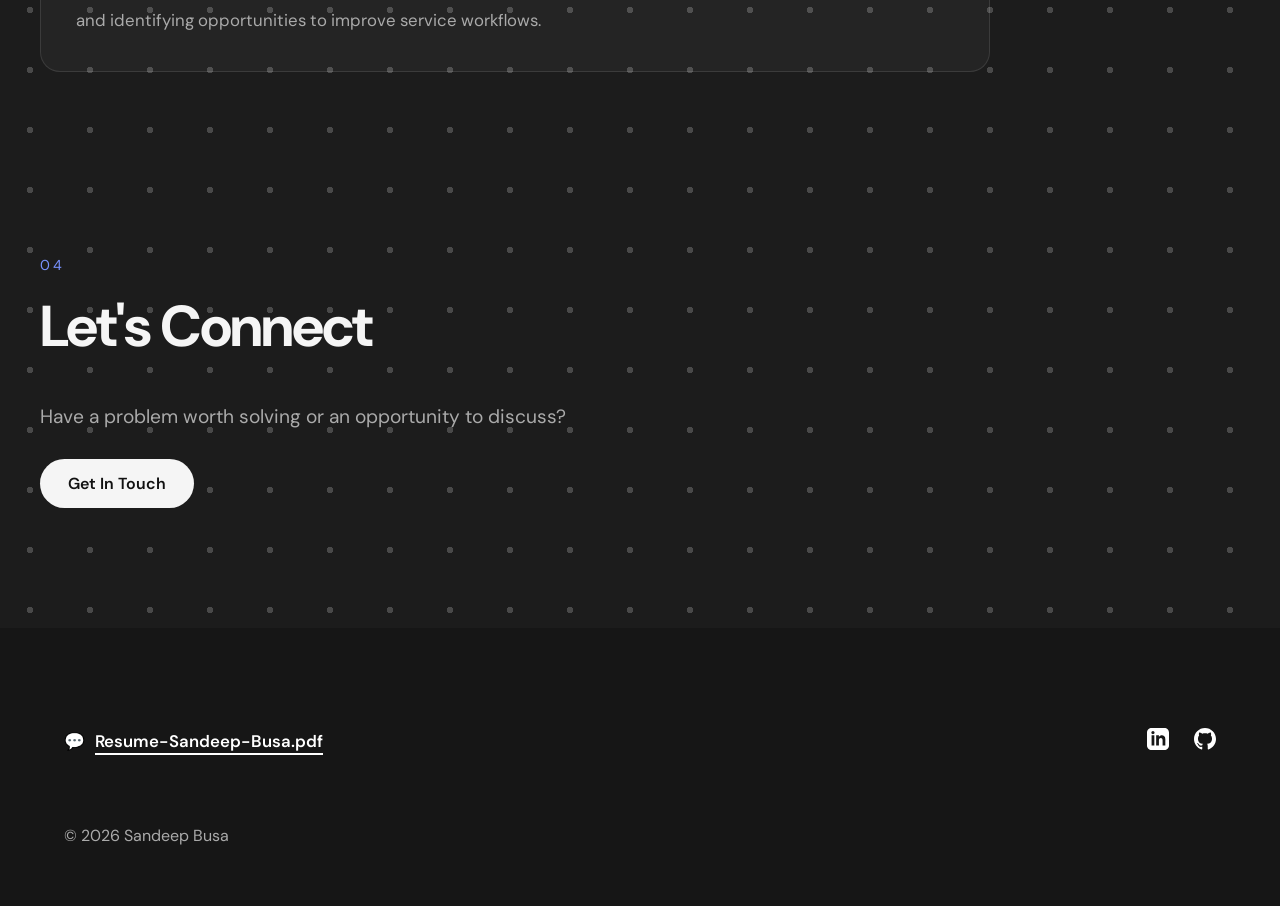
==== commit d85ad63b: "html" ====
--- a/index.html
+++ b/index.html
@@ -61,7 +61,7 @@
 
                     <div class="hero-text">
                         <p>
-                            I'm an Operational Analyst with 2.5+ years of experience at Amazon, specializing in
+                            I'm an Operational Analyst with 1.5+ years of experience at Amazon, specializing in
                             Analytics, Operations, and Data Analytics. 6 months of Intern Experience at Lync. I enjoy
                             transforming complex data into actionable insights that drive better business decisions,
                             improve operational efficiency, and enhance customer experience.
